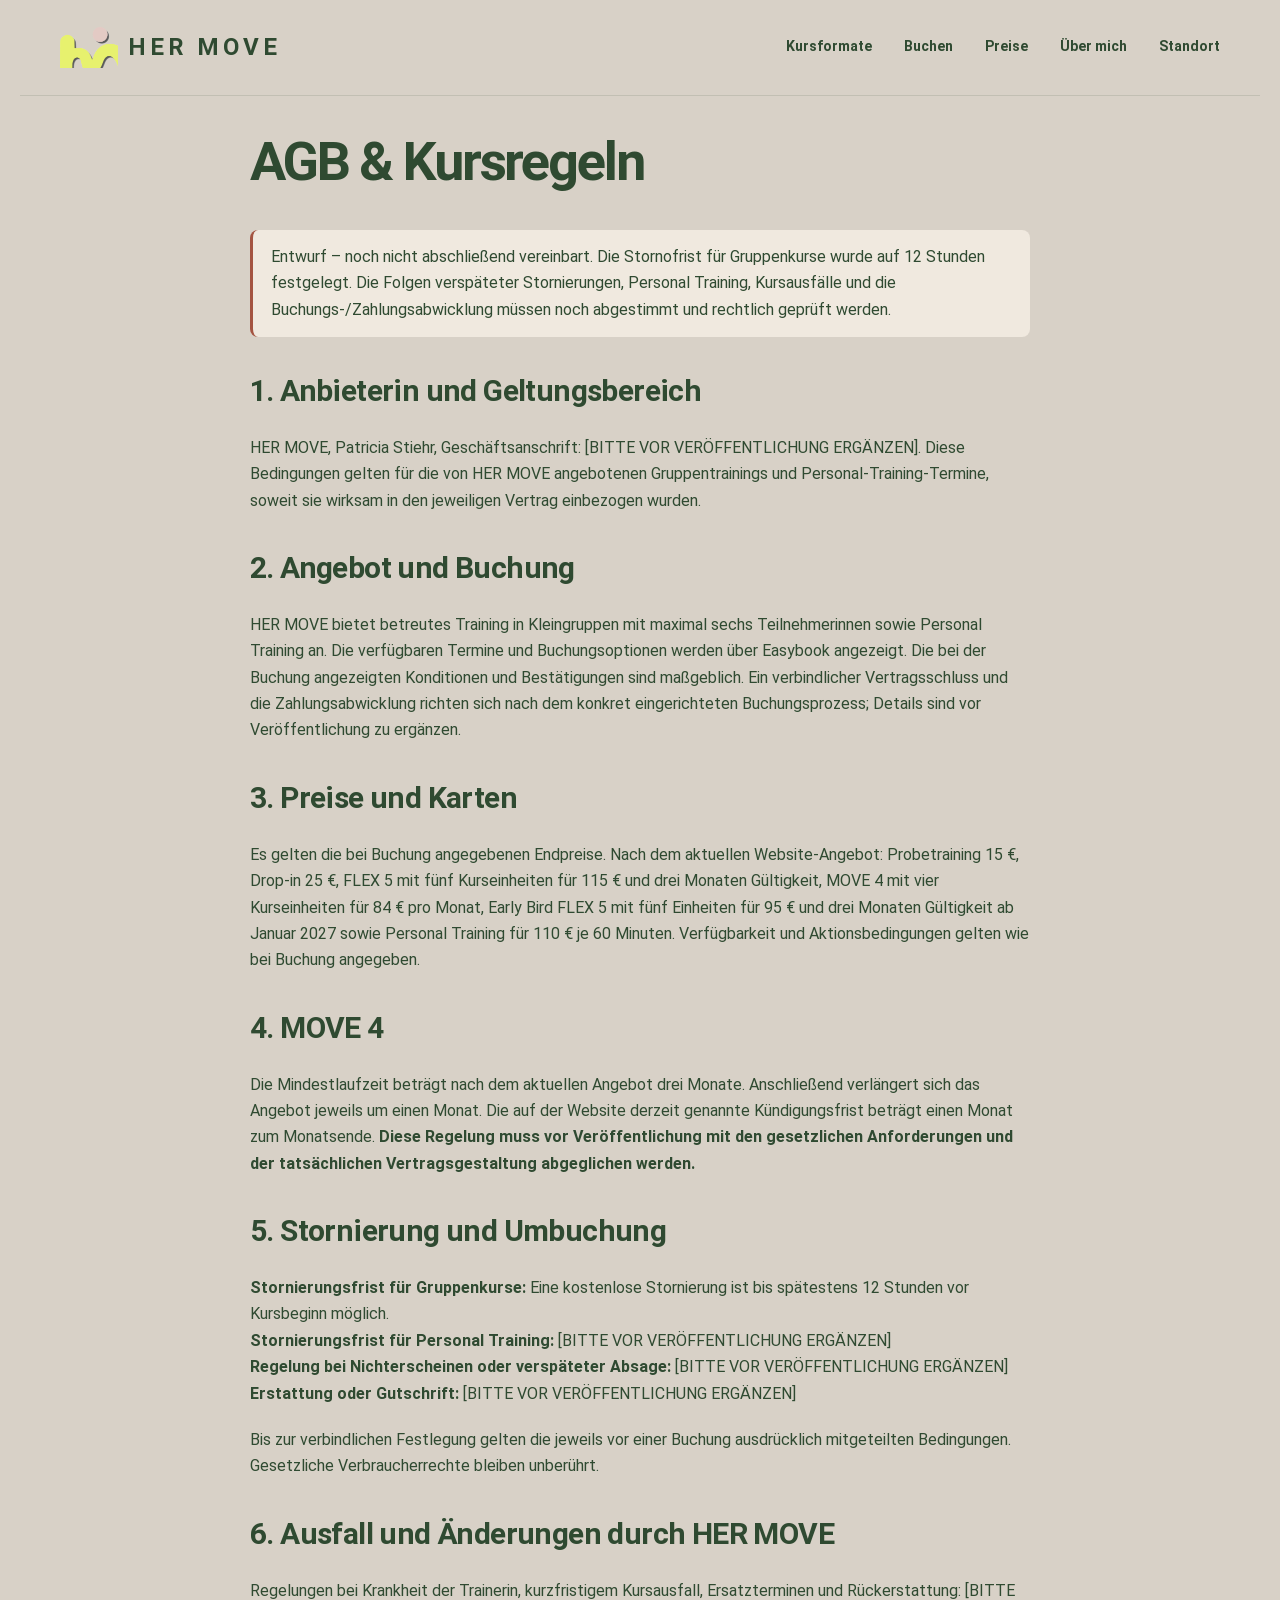
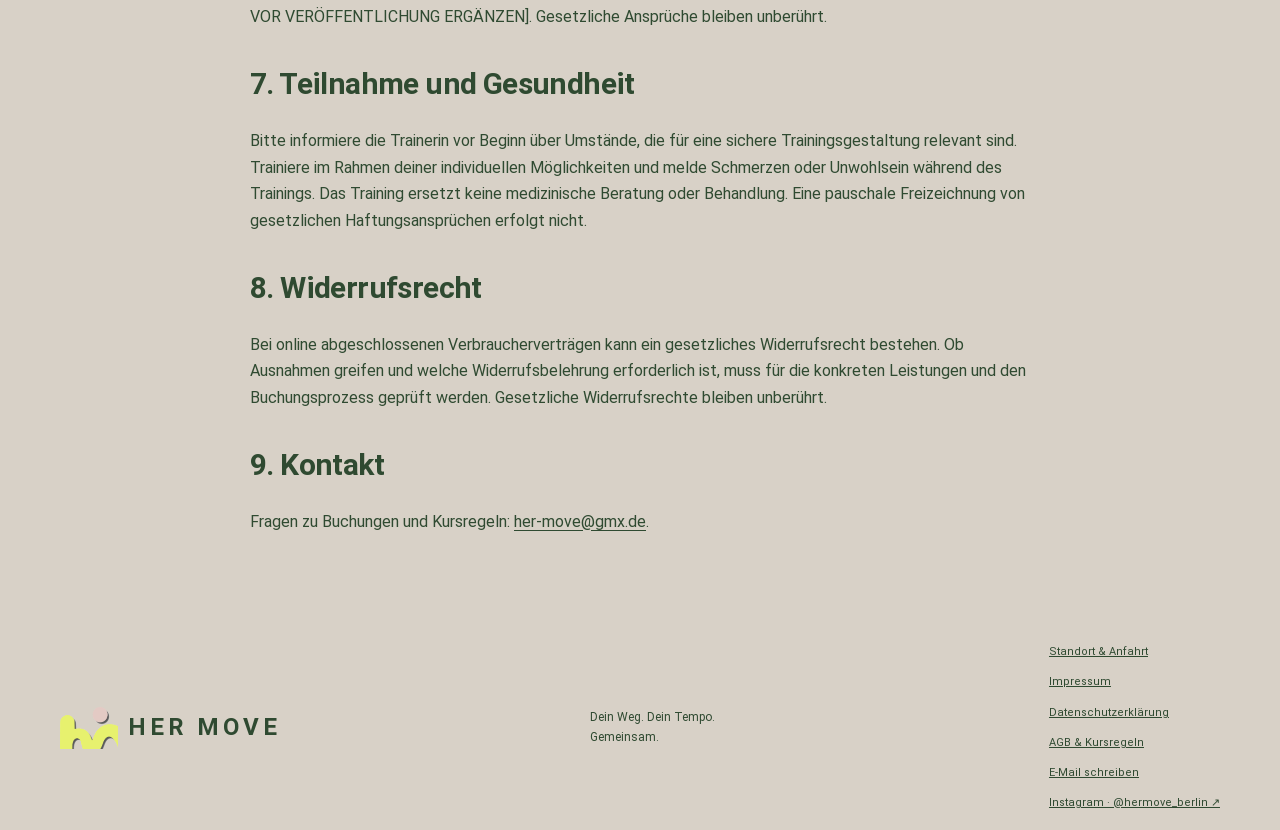
==== public/agb.html @ 2201ef4e "Update stylesheet link in agb.html" ====
<!doctype html><html lang="de"><head><meta charset="utf-8"><meta name="viewport" content="width=device-width,initial-scale=1"><meta name="theme-color" content="#2f4a31"><title>AGB & Kursregeln | HER MOVE</title><link rel="stylesheet" href="styles.css?v=20261121-raumfoto-final"></head><body><a class="skip-link" href="#inhalt">Zum Inhalt</a><header class="site-header section-shell">
<a aria-label="HER MOVE Startseite" class="brand brand-original" href="index.html#start"><span class="brand-icon"><img alt="" src="assets/logo.png"/></span><span class="brand-wordmark">HER MOVE</span></a>
<button aria-controls="main-nav" aria-expanded="false" class="menu-toggle" type="button">Menü <span aria-hidden="true">☰</span></button>
<nav aria-label="Hauptnavigation" class="main-nav" id="main-nav">
<a href="index.html#kurse">Kursformate</a><a href="index.html#buchung">Buchen</a><a href="index.html#preise">Preise</a><a href="index.html#ueber-mich">Über mich</a><a href="index.html#kontakt">Standort</a>
</nav>
</header><main id="inhalt" class="legal-content section-shell"><h1>AGB & Kursregeln</h1><p class="legal-note">Entwurf – noch nicht abschließend vereinbart. Die Stornofrist für Gruppenkurse wurde auf 12 Stunden festgelegt. Die Folgen verspäteter Stornierungen, Personal Training, Kursausfälle und die Buchungs-/Zahlungsabwicklung müssen noch abgestimmt und rechtlich geprüft werden.</p><h2>1. Anbieterin und Geltungsbereich</h2><p>HER MOVE, Patricia Stiehr, Geschäftsanschrift: [BITTE VOR VERÖFFENTLICHUNG ERGÄNZEN]. Diese Bedingungen gelten für die von HER MOVE angebotenen Gruppentrainings und Personal-Training-Termine, soweit sie wirksam in den jeweiligen Vertrag einbezogen wurden.</p><h2>2. Angebot und Buchung</h2><p>HER MOVE bietet betreutes Training in Kleingruppen mit maximal sechs Teilnehmerinnen sowie Personal Training an. Die verfügbaren Termine und Buchungsoptionen werden über Easybook angezeigt. Die bei der Buchung angezeigten Konditionen und Bestätigungen sind maßgeblich. Ein verbindlicher Vertragsschluss und die Zahlungsabwicklung richten sich nach dem konkret eingerichteten Buchungsprozess; Details sind vor Veröffentlichung zu ergänzen.</p><h2>3. Preise und Karten</h2><p>Es gelten die bei Buchung angegebenen Endpreise. Nach dem aktuellen Website-Angebot: Probetraining 15 €, Drop-in 25 €, FLEX 5 mit fünf Kurseinheiten für 115 € und drei Monaten Gültigkeit, MOVE 4 mit vier Kurseinheiten für 84 € pro Monat, Early Bird FLEX 5 mit fünf Einheiten für 95 € und drei Monaten Gültigkeit ab Januar 2027 sowie Personal Training für 110 € je 60 Minuten. Verfügbarkeit und Aktionsbedingungen gelten wie bei Buchung angegeben.</p><h2>4. MOVE 4</h2><p>Die Mindestlaufzeit beträgt nach dem aktuellen Angebot drei Monate. Anschließend verlängert sich das Angebot jeweils um einen Monat. Die auf der Website derzeit genannte Kündigungsfrist beträgt einen Monat zum Monatsende. <strong>Diese Regelung muss vor Veröffentlichung mit den gesetzlichen Anforderungen und der tatsächlichen Vertragsgestaltung abgeglichen werden.</strong></p><h2>5. Stornierung und Umbuchung</h2><p><strong>Stornierungsfrist für Gruppenkurse:</strong> Eine kostenlose Stornierung ist bis spätestens 12 Stunden vor Kursbeginn möglich.<br><strong>Stornierungsfrist für Personal Training:</strong> [BITTE VOR VERÖFFENTLICHUNG ERGÄNZEN]<br><strong>Regelung bei Nichterscheinen oder verspäteter Absage:</strong> [BITTE VOR VERÖFFENTLICHUNG ERGÄNZEN]<br><strong>Erstattung oder Gutschrift:</strong> [BITTE VOR VERÖFFENTLICHUNG ERGÄNZEN]</p><p>Bis zur verbindlichen Festlegung gelten die jeweils vor einer Buchung ausdrücklich mitgeteilten Bedingungen. Gesetzliche Verbraucherrechte bleiben unberührt.</p><h2>6. Ausfall und Änderungen durch HER MOVE</h2><p>Regelungen bei Krankheit der Trainerin, kurzfristigem Kursausfall, Ersatzterminen und Rückerstattung: [BITTE VOR VERÖFFENTLICHUNG ERGÄNZEN]. Gesetzliche Ansprüche bleiben unberührt.</p><h2>7. Teilnahme und Gesundheit</h2><p>Bitte informiere die Trainerin vor Beginn über Umstände, die für eine sichere Trainingsgestaltung relevant sind. Trainiere im Rahmen deiner individuellen Möglichkeiten und melde Schmerzen oder Unwohlsein während des Trainings. Das Training ersetzt keine medizinische Beratung oder Behandlung. Eine pauschale Freizeichnung von gesetzlichen Haftungsansprüchen erfolgt nicht.</p><h2>8. Widerrufsrecht</h2><p>Bei online abgeschlossenen Verbraucherverträgen kann ein gesetzliches Widerrufsrecht bestehen. Ob Ausnahmen greifen und welche Widerrufsbelehrung erforderlich ist, muss für die konkreten Leistungen und den Buchungsprozess geprüft werden. Gesetzliche Widerrufsrechte bleiben unberührt.</p><h2>9. Kontakt</h2><p>Fragen zu Buchungen und Kursregeln: <a href="mailto:her-move@gmx.de">her-move@gmx.de</a>.</p></main><footer class="site-footer">
<div class="section-shell footer-inner">
<a class="brand brand-original" href="index.html#start"><span class="brand-icon"><img alt="" src="assets/logo.png"/></span><span class="brand-wordmark">HER MOVE</span></a>
<p>Dein Weg. Dein Tempo. Gemeinsam.</p>
<nav aria-label="Rechtliches und Kontakt" class="footer-links">
<a href="index.html#kontakt">Standort &amp; Anfahrt</a>
<a href="impressum.html">Impressum</a>
<a href="datenschutz.html">Datenschutzerklärung</a><a href="agb.html">AGB &amp; Kursregeln</a><a href="mailto:her-move@gmx.de">E-Mail schreiben</a><a href="https://www.instagram.com/hermove_berlin/" rel="noopener noreferrer" target="_blank">Instagram · @hermove_berlin ↗</a>

</nav>
</div>
</footer><script src="script.js"></script></body></html>
---- public/styles.css ----
@font-face {
  font-family:Roboto;
  src:url("assets/fonts/roboto-regular.ttf") format("truetype");
  font-weight:400;
  font-display:swap;
}
@font-face {
  font-family:Roboto;
  src:url("assets/fonts/roboto-bold.ttf") format("truetype");
  font-weight:700;
  font-display:swap;
}
@font-face {
  font-family:"Roboto Condensed";
  src:url("assets/fonts/roboto-condensed-bold.ttf") format("truetype");
  font-weight:700;
  font-display:swap;
}
:root {
  --section-space:48px;
  --ink:#2f4a31;
  --lime:#e7f36a;
  --pink:#f5c4c5;
  --sage:#6f8160;
  --beige:#d8d1c7;
  --orange:#a45441;
  --paper:#eee8df;
  --canvas:#d8d1c7;
  --rose:#a45441;
  --soft-pink:#f2dddd;
  --soft-sage:#d3d9cd;
  --line:rgba(47,74,49,.22);
  --brown:#2f4a31;
}
* {
  box-sizing:border-box;
}
html {
  scroll-behavior:smooth;
  scroll-padding-top:30px;
}
body {
  margin:0;
  background:var(--canvas);
  color:var(--ink);
  font-family:Roboto,Arial,sans-serif;
  font-size:16px;
  line-height:1.65;
}
a {
  color:inherit;
  text-decoration:none;
}
button {
  font:inherit;
  cursor:pointer;
}
img {
  max-width:100%;
  display:block;
}
h1,h2,h3,p {
  margin-top:0;
}
h1,h2,h3 {
  font-family:Roboto,Arial,sans-serif;
  font-weight:700;
  line-height:1.16;
}
h2 {
  font-size:clamp(32px,3.5vw,46px);
  letter-spacing:-.045em;
}
h3 {
  font-size:26px;
}
p {
  margin-bottom:20px;
}
.section-shell {
  width:min(1240px,100%);
  padding-inline:40px;
  margin-inline:auto;
}
section[id],aside[id] {
  scroll-margin-top:24px;
}
.eyebrow {
  font-size:11px;
  line-height:1.5;
  font-weight:700;
  letter-spacing:.14em;
  text-transform:uppercase;
  margin-bottom:22px;
}
.site-header {
  display:flex;
  justify-content:space-between;
  align-items:center;
  min-height:106px;
  gap:25px;
}




.main-nav {
  display:flex;
  align-items:center;
  gap:32px;
  font-size:14px;
  font-weight:700;
}
.main-nav a {
  padding-block:10px;
  border-bottom:2px solid transparent;
}
.main-nav a:hover {
  border-color:var(--ink);
}
.menu-toggle {
  display:none;
}
.hero {
  display:grid;
  grid-template-columns:1.1fr 1fr;
  align-items:center;
  gap:55px;
  padding-top:38px;
  padding-bottom:32px;
}
.hero h1 {
  font-size:clamp(54px,5.7vw,76px);
  line-height:1.06;
  letter-spacing:-.065em;
  margin-bottom:24px;
}
.hero h1 span {
  color:var(--rose);
}
.hero-lead {
  max-width:490px;
  font-size:16px;
  line-height:1.65;
}
.hero-actions {
  display:flex;
  align-items:center;
  gap:22px;
  flex-wrap:wrap;
}
.button {
  display:inline-flex;
  align-items:center;
  justify-content:center;
  gap:12px;
  border:1px solid transparent;
  border-radius:99px;
  padding:13px 23px;
  font-size:13px;
  font-weight:700;
  line-height:1.5;
  transition:background .2s,transform .2s;
}
.button:hover {
  transform:translateY(-2px);
}
.button-dark {
  color:var(--paper);
  background:var(--ink);
}
.button-dark:hover {
  background:#203924;
}
.button-outline {
  border-color:var(--ink);
  color:var(--ink);
  background:transparent;
}
.button-outline:hover {
  background:rgba(48,75,50,.07);
}
.text-link {
  font-size:13px;
  font-weight:700;
  text-decoration:underline;
  text-underline-offset:5px;
}
.hero-note {
  font-size:12px;
  margin:22px 0 0;
  display:flex;
  align-items:center;
  gap:12px;
}
.hero-note span {
  font-size:22px;
  color:var(--rose);
}
.hero-visual {
  position:relative;
  padding-block:55px 35px;
  min-width:0;
}
.studio-photo {
  position:relative;
  aspect-ratio:1.5;
  overflow:hidden;
  border-radius:24px;
  background:var(--beige);
  transform:none;
  box-shadow:0 20px 50px rgba(76,65,56,.08);
}
.studio-photo img {
  position:absolute;
  width:100%;
  height:325%;
  top:-81.6667%;
  max-width:none;
}
.hero-sticker {
  background:var(--pink);
  border:7px solid var(--canvas);
  color:var(--ink);
  width:154px;
  height:154px;
  border-radius:50%;
  display:grid;
  place-content:center;
  text-align:center;
  position:absolute;
  right:-8px;
  bottom:13px;
  font-family:Roboto,sans-serif;
  font-size:19px;
  font-weight:700;
  line-height:1.15;
  transform:rotate(6deg);
}
.leaves { display:none; }
.photo-caption {
  position:relative;
  color:var(--brown);
  font-size:10px;
  letter-spacing:.03em;
  margin:25px 110px 0 12px;
}
.courses-section,.prices-section,.schedule-section,.about-section,.contact-section {
  padding-block:var(--section-space);
}
.courses-section {
  background:var(--paper);
}
.prices-section {
  background:var(--paper);
}
.section-heading {
  display:flex;
  justify-content:space-between;
  align-items:end;
  gap:35px;
  margin-bottom:38px;
}
.section-heading h2 {
  margin:0;
}
.heading-copy {
  max-width:320px;
  font-size:14px;
  margin:0;
}
.course-grid {
  display:grid;
  grid-template-columns:1fr 1fr;
  gap:20px;
}
.course-card {
  padding:32px;
  display:flex;
  flex-direction:column;
  border-radius:28px;
  min-width:0;
  border:1px solid rgba(48,75,50,.06);
}
.lime {
  background:var(--lime);
}
.pink {
  background:var(--pink);
}
.beige {
  background:#e8ded1;
}
.sage {
  background:#b9c5af;
  color:var(--ink);
}
.card-number {
  font-size:11px;
  letter-spacing:.12em;
  font-weight:700;
  margin-bottom:35px;
}
.course-card h3 {
  font-size:29px;
  letter-spacing:-.035em;
  margin-bottom:12px;
}
.course-subtitle {
  font-weight:700;
}
.course-card p {
  font-size:14px;
}
.card-meta {
  display:flex;
  justify-content:space-between;
  gap:20px;
  border-top:1px solid currentColor;
  padding-top:17px;
  margin-top:auto;
  font-size:11px;
}
.card-meta a {
  font-weight:700;
  white-space:nowrap;
}
.schedule-section {
  background:var(--beige);
}
.section-lead {
  max-width:660px;
  margin-bottom:35px;
}
.schedule-grid {
  display:grid;
  grid-template-columns:1fr 1fr;
  gap:30px;
}
.schedule-day {
  background:var(--paper);
  border-radius:22px;
  padding:27px;
}
.schedule-day h3 {
  font-size:30px;
  padding-bottom:20px;
  border-bottom:1px solid var(--line);
  margin-bottom:0;
}
.class-row {
  display:grid;
  grid-template-columns:1fr auto;
  gap:10px;
  padding-block:23px;
  border-bottom:1px solid var(--line);
  align-items:center;
}
.class-row:last-child {
  border:0;
  padding-bottom:0;
}
.class-time {
  grid-column:1/-1;
  font-size:19px;
  font-weight:700;
}
.class-time span {
  display:block;
  font-size:11px;
  font-weight:400;
  margin-top:4px;
}
.class-row strong {
  font-family:"Roboto Condensed",sans-serif;
  font-size:23px;
  line-height:1.15;
}
.class-row .button {
  padding:10px 15px;
  font-size:12px;
}
.demo-label {
  font-size:9px;
  text-transform:uppercase;
  letter-spacing:.07em;
  border-left:1px solid currentColor;
  padding-left:8px;
  opacity:.8;
}
.demo-notice {
  font-size:12px;
  margin:23px 0 40px;
  max-width:760px;
}
.consultation {
  display:grid;
  grid-template-columns:1fr auto;
  gap:40px;
  padding:35px;
  border:1px solid var(--line);
  border-radius:22px;
  background:var(--canvas);
  align-items:center;
}
.consultation .eyebrow {
  margin-bottom:12px;
}
.consultation h3 {
  font-size:32px;
  margin-bottom:15px;
}
.consultation p:last-child {
  margin:0;
  max-width:600px;
  font-size:14px;
}
.consultation-actions {
  display:flex;
  flex-direction:column;
  gap:10px;
  min-width:165px;
}
.consultation-actions small {
  text-align:center;
  font-size:11px;
}
.price-grid {
  display:grid;
  grid-template-columns:repeat(3,1fr);
  gap:20px;
}
.price-card {
  background:var(--paper);
  border:1px solid var(--line);
  border-radius:22px;
  padding:30px;
  display:flex;
  flex-direction:column;
  position:relative;
}
.price-card h3 {
  font-size:24px;
  margin-bottom:25px;
}
.price {
  font-family:"Roboto Condensed",sans-serif;
  font-size:53px;
  line-height:1;
  margin-bottom:13px;
}
.price span {
  font-family:Roboto,sans-serif;
  font-size:14px;
}
.price-subtitle {
  font-size:13px;
  font-weight:700;
}
.price-card ul {
  font-size:13px;
  padding-left:18px;
  margin:0 0 30px;
}
.price-card li {
  padding-left:3px;
  margin-block:8px;
}
.price-card .button {
  margin-top:auto;
  align-self:start;
}
.membership {
  background:#cbd5c2;
}
.early-bird {
  background:#eef2c7;
  border-color:var(--sage);
}
.offer-badge {
  font-size:10px;
  font-weight:700;
  letter-spacing:.1em;
  margin-bottom:12px;
}
.old-price {
  margin:-5px 0 10px;
  font-size:18px;
}
.price-note {
  font-size:14px;
  text-align:center;
  margin:32px 0 0;
}
.price-note a {
  text-decoration:underline;
  text-underline-offset:4px;
}
.about-section {
  background:var(--soft-sage);
}
.about-grid {
  display:grid;
  grid-template-columns:.9fr 1.1fr;
  gap:60px;
  align-items:center;
}
.about-portrait {
  margin:0;
}
.about-portrait img {
  width:100%;
  height:auto;
  border-radius:42% 42% 22px 22px;
}
.about-portrait figcaption {
  color:var(--brown);
  font-size:11px;
  margin-top:15px;
}
.about-lead {
  font-size:21px;
  font-weight:700;
}
.about-copy>p:not(.eyebrow):not(.about-lead),.story-columns p {
  font-size:14px;
}
.story-columns {
  display:grid;
  grid-template-columns:1fr 1fr;
  gap:60px;
  margin-top:45px;
}
.credentials {
  font-weight:700;
  border-left:4px solid var(--orange);
  padding-left:20px;
  margin-top:28px;
}
.vision {
  background:var(--ink);
  color:var(--paper);
  border-radius:45px 20px 45px 20px;
  padding:45px;
  margin-top:30px;
  max-width:930px;
  margin-inline:auto;
}
.vision .eyebrow {
  color:var(--lime);
}
.vision h3 {
  font-size:36px;
}
.vision p:not(.eyebrow) {
  max-width:740px;
  font-size:15px;
}
.vision .button {
  background:var(--lime);
  color:var(--ink);
  margin-top:10px;
}
.contact-section {
  background:var(--paper);
}
.contact-grid {
  display:grid;
  grid-template-columns:1fr 1fr;
  gap:60px;
}
.contact-grid h2 {
  margin-bottom:28px;
}
.contact-grid h2 em {
  font-style:normal;
}
.contact-details strong {
  font-size:11px;
  text-transform:uppercase;
  letter-spacing:.12em;
}
.contact-details address {
  font-size:18px;
  font-style:normal;
  margin-block:12px;
}
.contact-details p {
  font-size:13px;
}
.directions {
  margin-top:40px;
}
.map-panel {
  background:#eee9e1;
  border:1px solid var(--line);
  border-radius:22px;
  overflow:hidden;
  min-height:290px;
}
.map-placeholder {
  padding:30px;
  display:flex;
  flex-direction:column;
  align-items:center;
  text-align:center;
  justify-content:center;
  min-height:290px;
}
.map-placeholder p {
  margin-bottom:12px;
}
.map-pin {
  font-size:30px;
}
.map-privacy {
  font-size:12px;
  max-width:600px;
}
.map-panel iframe {
  display:block;
  width:100%;
  height:350px;
  border:0;
}
.map-actions {
  display:flex;
  justify-content:space-between;
  flex-wrap:wrap;
  gap:15px;
  margin-top:13px;
  font-size:12px;
}
.map-actions a {
  margin-left:auto;
  text-decoration:underline;
  text-underline-offset:3px;
}
.map-close {
  border:0;
  background:transparent;
  color:var(--ink);
  padding:0;
  text-decoration:underline;
}
.map-credit {
  font-size:10px;
  margin-top:10px;
  margin-bottom:0;
}
.map-credit a {
  text-decoration:underline;
}
.site-footer {
  background:var(--canvas);
  color:var(--ink);
  padding-block:18px;
}
.footer-inner {
  display:flex;
  justify-content:space-between;
  gap:30px;
  align-items:center;
}
.footer-inner>p {
  font-size:12px;
  margin:0;
  max-width:150px;
}
.footer-links {
  display:flex;
  flex-direction:column;
  gap:12px;
  font-size:11px;
}
.footer-links>a {
  text-decoration:underline;
}
.footer-links span {
  color:var(--brown);
}
.legal-content {
  max-width:860px;
  padding-block:35px 70px;
  overflow-wrap:anywhere;
}
.legal-content h1 {
  font-size:clamp(30px,5vw,54px);
  letter-spacing:-.04em;
}
.legal-content h2 {
  font-size:clamp(23px,3vw,30px);
  letter-spacing:-.02em;
  line-height:1.3;
}
.legal-content section {
  margin-top:36px;
}
.legal-content address {
  font-style:normal;
  margin-bottom:20px;
}
.legal-content a,.legal-home-link,.map-privacy a {
  text-decoration:underline;
  text-underline-offset:3px;
}
.legal-home-link {
  font-size:14px;
}
.legal-page .site-header {
  flex-wrap:wrap;
  padding-block:18px;
}
.legal-template-notice {
  padding:24px;
  background:var(--beige);
  border:1px solid var(--brown);
  border-radius:16px;
}
.legal-template-notice h2 {
  font-size:23px;
}
.legal-template-notice p:last-child {
  margin-bottom:0;
}
.legal-placeholder {
  font-weight:700;
}
.legal-editor-note {
  padding-left:16px;
  border-left:3px solid var(--brown);
}
.legal-toc {
  display:flex;
  flex-wrap:wrap;
  gap:10px 22px;
  margin-top:28px;
}
dialog {
  border:0;
  border-radius:24px;
  padding:38px;
  max-width:480px;
  width:calc(100% - 36px);
  color:var(--ink);
  background:var(--paper);
  box-shadow:0 20px 80px #0004;
}
dialog::backdrop {
  background:#172719b3;
}
dialog h2 {
  font-size:34px;
}
dialog p {
  font-size:14px;
}
.dialog-close {
  position:absolute;
  right:16px;
  top:12px;
  border:0;
  background:none;
  color:inherit;
  font-size:22px;
  padding:5px;
}
.skip-link {
  position:absolute;
  left:20px;
  top:-100px;
  background:var(--lime);
  padding:15px;
  z-index:20;
}
.skip-link:focus {
  top:12px;
}
.sr-only {
  position:absolute;
  width:1px;
  height:1px;
  padding:0;
  margin:-1px;
  overflow:hidden;
  clip:rect(0,0,0,0);
  white-space:nowrap;
  border:0;
}
:focus-visible {
  outline:3px solid var(--orange);
  outline-offset:5px;
}
[hidden] {
  display:none!important;
}
/* A welcoming first impression with the three core promises in view. */
.hero-location {
  color:var(--rose);
  letter-spacing:.08em;
  font-size:12px;
  margin-bottom:20px;
}
.hero-facts {
  list-style:none;
  padding:0;
  margin:25px 0 28px;
  display:flex;
  flex-wrap:wrap;
  gap:8px;
}
.hero-facts li {
  background:var(--soft-sage);
  border-radius:99px;
  padding:7px 12px;
  font-size:12px;
  font-weight:700;
  line-height:1.5;
}
.hero-visual::before { content:none; }
.hero-sticker span { font-size:1.2em; }
.main-nav a[href="#buchung"] {
  background:var(--ink);
  color:var(--paper);
  border-radius:99px;
  padding:10px 20px;
}
.course-card,.price-card {
  transition:box-shadow .2s,transform .2s;
}
@media(hover:hover) {
  .course-card:hover,.price-card:hover {
    transform:translateY(-3px);
    box-shadow:0 14px 30px rgba(48,75,50,.07);
  }
}
@media(max-width:1000px) {
  .section-shell {
    padding-inline:28px;
  }
  .hero {
    gap:30px;
    padding-top:40px;
  }
  .hero h1 {
    font-size:56px;
  }
  .main-nav {
    gap:20px;
  }
  
  .price-grid {
    grid-template-columns:1fr 1fr;
  }
  .about-grid,.story-columns {
    gap:35px;
  }
  .hero-sticker {
    width:125px;
    height:125px;
    font-size:17px;
  }
  .class-row {
    grid-template-columns:1fr;
  }
  .class-time {
    grid-column:auto;
  }
  .class-row .button {
    justify-self:start;
  }
  .consultation {
    gap:25px;
  }
}
@media(max-width:700px) {
  .section-shell {
    padding-inline:22px;
  }
  .site-header {
    min-height:85px;
    position:relative;
  }
  
  
  .menu-toggle {
    display:block;
    border:1px solid var(--line);
    border-radius:30px;
    background:transparent;
    padding:8px 13px;
    color:var(--ink);
    font-size:13px;
  }
  .main-nav {
    display:none;
    position:absolute;
    top:85px;
    left:0;
    right:0;
    background:var(--paper);
    z-index:5;
    padding:15px 22px 25px;
    box-shadow:0 15px 20px #0001;
    flex-direction:column;
    align-items:stretch;
    gap:5px;
  }
  .main-nav.open {
    display:flex;
  }
  .hero {
    grid-template-columns:1fr;
    gap:30px;
    padding-top:32px;
    padding-bottom:16px;
  }
  .hero h1 {
    font-size:clamp(42px,11.5vw,60px);
  }
  .hero-lead {
    font-size:16px;
  }
  .hero-actions {
    gap:18px;
  }
  .hero-note {
    margin-top:24px;
  }
  .hero-visual {
    padding-top:35px;
    max-width:480px;
    width:100%;
    margin-inline:auto;
  }
  .leaves { display:none; }
  .hero-sticker {
    right:0;
    bottom:5px;
    width:120px;
    height:120px;
    font-size:16px;
  }
  .photo-caption {
  position:relative;
  color:var(--brown);
    margin-left:0;
    margin-right:120px;
  }
  :root {
    --section-space:32px;
  }
  .section-heading {
    align-items:start;
    flex-direction:column;
    gap:20px;
    margin-bottom:28px;
  }
  .section-heading h2 {
    font-size:34px;
  }
  .heading-copy {
    max-width:100%;
  }
  .course-grid,.price-grid,.schedule-grid,.about-grid,.story-columns,.contact-grid {
    grid-template-columns:1fr;
    gap:20px;
  }
  .course-card {
    padding:27px;
  }
  .course-card h3 {
    font-size:27px;
  }
  .card-number {
    margin-bottom:25px;
  }
  .card-meta {
    gap:12px;
  }
  .schedule-day {
    padding:25px;
  }
  .class-row {
    grid-template-columns:1fr auto;
  }
  .class-time {
    grid-column:1/-1;
  }
  .class-row strong {
    font-size:22px;
  }
  .class-row .button {
    padding-inline:13px;
  }
  .consultation {
    grid-template-columns:1fr;
    gap:25px;
    padding:27px;
  }
  .consultation-actions {
    flex-direction:row;
    flex-wrap:wrap;
  }
  .consultation-actions small {
    width:100%;
    text-align:left;
  }
  .consultation h3 {
    font-size:30px;
  }
  .price-card {
    padding:28px;
  }
  .price-note {
    text-align:left;
  }
  .about-grid {
    gap:35px;
  }
  .about-portrait {
    max-width:430px;
  }
  .about-copy h2 {
    font-size:40px;
  }
  .story-columns {
    margin-top:0;
    gap:0;
  }
  .vision {
    padding:28px;
    margin-top:20px;
  }
  .vision h3 {
    font-size:30px;
  }
  .vision .button {
    font-size:12px;
  }
  .contact-grid {
    gap:25px;
  }
  .contact-grid h2 {
    font-size:34px;
  }
  .map-placeholder {
    padding:25px;
  }
  .footer-inner {
    align-items:start;
    flex-direction:column;
    gap:25px;
  }
  .footer-inner>p {
    max-width:none;
  }
  .map-actions a {
    margin-left:0;
  }
  .map-credit {
    font-size:11px;
  }
}
@media(prefers-reduced-motion:reduce) {
  html {
    scroll-behavior:auto;
  }
  *,*::before,*::after {
    transition:none!important;
  }
}
@media (max-width: 380px) {
  .site-header { gap: 12px; }
  
  
  .menu-toggle { white-space: nowrap; flex-shrink: 0; }
  .hero h1 { font-size: 40px; }
}

@media(max-width:700px) {
  .hero { padding-top:24px; gap:24px; }
  .hero-location { font-size:11px; margin-bottom:18px; }
  .hero-facts { gap:8px; margin-block:23px; }
  .hero-note { font-size:11px; gap:9px; }
  .hero-visual::before { content:none; }
  .hero-sticker { font-size:15px; }
  .hero-actions { align-items:flex-start; flex-direction:column; gap:17px; }
  .section-heading h2 { font-size:34px; }
  .main-nav a[href="#buchung"] { align-self:flex-start; }
}
/* HER MOVE – CI refresh, November 2026 */
.hero-visual { position:relative; }
.hero-visual::before, .hero-visual::after, .studio-photo::before, .studio-photo::after { content:none; }
.studio-photo { border-radius:24px; transform:none; }
.hero-sticker {
  position:absolute; right:-10px; bottom:45px; z-index:2;
  width:148px; height:148px; border-radius:50%;
  display:grid; place-content:center; text-align:center;
  padding:18px; background:var(--lime); color:var(--ink);
  font-size:15px; font-weight:700; line-height:1.25;
  transform:rotate(7deg); box-shadow:0 10px 24px rgba(47,74,49,.13);
}
.booking-help { text-align:center; max-width:680px; margin:26px auto 42px; font-weight:500; }
.courses-section { background:#e9e1d6; }
.prices-section { background:#e9e1d6; }
.schedule-section { background:var(--beige); }
.about-section { background:#d3d9cd; }
.contact-section { background:#e9e1d6; }
.course-card.beige { background:#e1c4b5; }
.course-card.sage { background:#b9c5af; }
.hero h1 span, .hero-location, .hero-note span { color:var(--orange); }
.hero-facts li:nth-child(2) { background:var(--pink); }
.hero-facts li:nth-child(3) { background:var(--lime); }
.card-meta a:hover, .text-link:hover { color:var(--orange); }
.price-card.early-bird { border:2px solid var(--orange); }
.price-card.early-bird .offer-badge { color:var(--orange); }
.vision { background:var(--ink); }
.vision .eyebrow { color:var(--lime); }
.credentials { border-left-color:var(--orange); }
:focus-visible { outline-color:var(--orange); }
@media(max-width:700px) {
  .hero-sticker { width:112px; height:112px; font-size:11px; right:0; bottom:36px; padding:12px; }
  .hero-visual::before { content:none; }
}

/* HER MOVE – Layout und Markenfarben, November 2026 */
:root { --ink:#2f4a31; --lime:#e7f36a; --pink:#f5c4c5; --sage:#6f8160; --beige:#d8d1c7; --orange:#a45441; --canvas:#d8d1c7; --paper:#eae3da; --rose:#a45441; --soft-sage:#d1d9c9; --soft-pink:#f5c4c5; }
body { background:var(--beige); color:var(--ink); }
.site-header { background:transparent; }
.hero-visual { padding:8px 0 24px; }
.hero-visual::before,.hero-visual::after,.studio-photo::before,.studio-photo::after { content:none !important; display:none !important; }
.studio-photo { border-radius:18px; transform:none; box-shadow:none; }
.hero-sticker,.leaves { display:none !important; }
.photo-caption { margin:14px 0 0; color:var(--ink); }
.hero h1 span,.hero-location { color:var(--orange); }
.hero-facts li { background:#c8d2be; }
.hero-facts li:nth-child(2) { background:var(--pink); }
.hero-facts li:nth-child(3) { background:var(--lime); }
.courses-section { background:var(--beige); }
.course-card.lime { background:var(--sage); color:#fffaf2; }
.course-card.pink { background:var(--pink); color:var(--ink); }
.course-card.beige { background:var(--orange); color:#fffaf2; }
.course-card.sage { background:#b9c7af; color:var(--ink); }
.schedule-section { background:#c3cdb9; }
.booking-layout { display:grid; grid-template-columns:minmax(0,1.85fr) minmax(260px,0.85fr); gap:28px; align-items:start; }
.booking-calendar-column { min-width:0; }
.easybook-calendar { min-width:0; border-radius:18px; overflow:hidden; background:#f5efe8; padding:12px; }
.booking-help { text-align:center; max-width:650px; margin:30px auto 0; font-weight:500; line-height:1.6; }
.consultation { display:flex; flex-direction:column; align-items:stretch; gap:20px; padding:28px; border:none; border-radius:22px; background:var(--orange); color:#fffaf2; }
.consultation .eyebrow { color:var(--lime); }
.consultation h3 { font-size:clamp(25px,2.4vw,32px); }
.consultation-actions { min-width:0; }
.consultation-actions .button { background:var(--lime); color:var(--ink); width:100%; text-align:center; }
.consultation-note { font-size:12px !important; line-height:1.5; opacity:.95; margin:0 !important; }
.prices-section { background:var(--beige); }
.price-card { background:#efe8df; }
.price-card.membership { background:#c7d2bd; }
.price-card.early-bird { background:#e7f36a; border-color:var(--orange); }
.about-section { background:#d0d9c9; }
.about-grid { align-items:start; grid-template-columns:minmax(260px,0.75fr) minmax(0,1.25fr); gap:48px; }
.about-portrait { position:sticky; top:24px; }
.about-copy p { font-size:15px; line-height:1.75; }
.about-copy .credentials { border-left-color:var(--orange); }
.vision-heading { font-size:clamp(27px,3vw,38px); margin:34px 0 18px; color:var(--orange); }
.contact-section { background:var(--beige); }
.contact-grid { align-items:center; }
.contact-details { border-left:4px solid var(--orange); padding-left:24px; }
@media(max-width:900px) { .booking-layout { grid-template-columns:1fr; } .consultation { max-width:none; } }
@media(max-width:700px) { .about-grid { grid-template-columns:1fr; gap:24px; } .about-portrait { position:static; max-width:430px; } .hero-visual { padding:0 0 20px; } .booking-layout { gap:24px; } .easybook-calendar { padding:4px; } .consultation { padding:25px; } .section-heading { gap:10px; } }

/* HER MOVE – finale Layoutkorrekturen */
:root { --ink:#2f4a31; --orange:#a45441; --sage:#6f8160; --lime:#e7f36a; --pink:#f5c4c5; --beige:#d8d1c7; }
html { scroll-padding-top:115px; }
section[id], aside[id] { scroll-margin-top:115px; }
.site-header {
  position:sticky;
  top:0;
  z-index:100;
  background:#d8d1c7;
  border-bottom:1px solid rgba(47,74,49,.13);
  min-height:90px;
}
.hero h1 span { color:#a45441 !important; }
.hero-visual { padding:0 0 20px; }
.hero-visual::before,.hero-visual::after,.studio-photo::before,.studio-photo::after { content:none !important; display:none !important; }
.studio-photo {
  border-radius:18px !important;
  transform:none !important;
  box-shadow:none !important;
  aspect-ratio:1.35;
  background:transparent;
}
.hero-sticker,.leaves { display:none !important; }
/* Kräftige Originalfarben der HER MOVE Palette */
.course-card.lime { background:#e7f36a; color:#2f4a31; }
.course-card.pink { background:#f5c4c5; color:#2f4a31; }
.course-card.beige { background:#a45441; color:#fffaf2; }
.course-card.sage { background:#6f8160; color:#fffaf2; }
.course-card { border-color:rgba(47,74,49,.12); }
/* Porträt direkt am Anfang der Biografie statt vertikal versetzt */
.about-grid { align-items:start; }
.about-portrait { position:static !important; align-self:start; margin:0; }
.about-portrait img { width:100%; height:auto; max-height:520px; object-fit:cover; object-position:center top; border-radius:18px; }
.about-portrait figcaption { display:none; }
/* Adresse direkt unter der Standort-Überschrift */
.contact-grid { display:block; }
.contact-grid h2 { margin-bottom:22px; }
.contact-details { border-left:4px solid #a45441; padding-left:20px; max-width:450px; }
.contact-details address { margin-top:0; }
@media(max-width:700px) {
  .site-header { min-height:85px; }
  .main-nav { top:85px; }
  .about-grid { grid-template-columns:1fr; }
  .about-portrait img { max-height:430px; }
  .studio-photo { aspect-ratio:1.3; }
}


/* HER MOVE: bildbreiter Einstieg mit Original-Studiofoto und dezentem Overlay */
.hero.hero-banner {
  width:100%;
  max-width:none;
  min-height:clamp(560px,65vw,740px);
  margin:0;
  padding:clamp(72px,10vw,140px) max(28px,calc((100vw - 1160px)/2));
  display:flex;
  align-items:center;
  position:relative;
  isolation:isolate;
  background-color:#2f4a31;
  background-image:linear-gradient(90deg,rgba(30,51,35,.82) 0%,rgba(30,51,35,.66) 45%,rgba(30,51,35,.28) 100%),url("assets/studio.jpg");
  background-position:center,center 50%;
  background-size:cover;
  background-repeat:no-repeat;
  color:#fffaf2;
}
.hero-banner .hero-copy { width:min(100%,730px); position:relative; z-index:1; }
.hero-banner .hero-location { color:#e7f36a; }
.hero-banner h1 { color:#fffaf2; text-wrap:balance; }
.hero-banner h1 span {
  color:#a45441 !important;
  background:rgba(255,250,242,.96);
  padding:0 .13em .07em;
  box-decoration-break:clone;
  -webkit-box-decoration-break:clone;
  border-radius:6px;
}
.hero-banner .hero-lead { color:#fffaf2; max-width:610px; }
.hero-banner .hero-facts li, .hero-banner .hero-facts li:nth-child(2), .hero-banner .hero-facts li:nth-child(3) {
  background:rgba(255,250,242,.94);
  color:#2f4a31;
}
.hero-banner .hero-actions .button-dark { background:#e7f36a; color:#2f4a31; }
.hero-banner .hero-actions .button-dark:hover { background:#f5c4c5; }
.hero-banner .hero-actions .text-link { color:#fffaf2; }
.hero-banner .hero-note { color:#fffaf2; }
.hero-banner .hero-note span { color:#e7f36a; }
@media(max-width:700px) {
  .hero.hero-banner {
    min-height:640px;
    padding:74px 22px 82px;
    background-image:linear-gradient(90deg,rgba(30,51,35,.84),rgba(30,51,35,.59)),url("assets/studio.jpg");
    background-position:center,58% center;
  }
  .hero-banner h1 { font-size:clamp(40px,10vw,58px); }
  .hero-banner .hero-lead { font-size:15px; }
}

/* HER MOVE – Farb- und Layoutanpassungen November 2026 */
:root { --orange:#a45441; --lime:#e7f36a; --pink:#f5c4c5; --sage:#6f8160; }
.course-card.sage { background:#e7f36a !important; color:#2f4a31 !important; }
.course-card.beige { background:#a45441 !important; color:#fffaf2 !important; }
.course-card.beige .card-meta { border-color:rgba(255,250,242,.7); }
.schedule-section .section-shell > .consultation {
  display:flex; flex-direction:row; justify-content:space-between; align-items:center;
  gap:28px; padding:22px 30px; margin-bottom:42px;
  background:#f5c4c5 !important; color:#2f4a31 !important;
  border:2px solid #e7f36a; border-radius:24px;
}
.schedule-section .consultation .eyebrow { color:#2f4a31; margin-bottom:5px; }
.schedule-section .consultation h3 { margin:0 0 6px; font-size:clamp(22px,2.4vw,30px); }
.schedule-section .consultation p { margin-bottom:0; }
.schedule-section .consultation-actions { min-width:210px; max-width:300px; }
.schedule-section .consultation-actions .button { background:#e7f36a; color:#2f4a31; }
.schedule-section .consultation-note { margin-top:8px !important; }
.weekly-heading { align-items:center; }
.weekly-heading .heading-copy { max-width:420px; text-align:right; }
.booking-layout { display:block !important; }
.booking-calendar-column { width:100%; }
.price-card, .price-card.membership { background:#6f8160 !important; color:#fffaf2 !important; border-color:#6f8160 !important; }
.price-card .button-outline { border-color:#fffaf2; color:#fffaf2; }
.price-card .button-outline:hover { background:rgba(255,255,255,.14); }
.price-card.early-bird { background:#a45441 !important; color:#fffaf2 !important; border-color:#a45441 !important; }
.price-card.early-bird .offer-badge { color:#e7f36a !important; }
.about-copy strong { font-weight:700; }
@media(max-width:700px) {
 .schedule-section .section-shell > .consultation { flex-direction:column; align-items:stretch; padding:22px; gap:15px; }
 .schedule-section .consultation-actions { max-width:none; min-width:0; }
 .weekly-heading { align-items:flex-start; }
 .weekly-heading .heading-copy { text-align:left; }
}


/* HER MOVE – Studiofoto sichtbar als echtes Bild, organische Form und Blatt-Akzent */
.hero.hero-banner {
  overflow:hidden;
  background:#2f4a31;
  background-image:none !important;
  isolation:isolate;
}
.hero-banner .hero-studio-background {
  position:absolute; inset:0; width:100%; height:100%;
  object-fit:cover; object-position:center 52%;
  z-index:-3; display:block; max-width:none;
}
.hero.hero-banner::before {
  content:""; position:absolute; inset:0;
  background:linear-gradient(90deg,rgba(32,51,34,.83) 0%,rgba(32,51,34,.68) 48%,rgba(32,51,34,.32) 100%);
  z-index:-2; pointer-events:none;
}
.hero-banner .hero-organic-shape {
  position:absolute; width:clamp(190px,24vw,410px); height:clamp(170px,24vw,370px);
  right:-7%; bottom:-27%;
  background:#a45441; opacity:.73;
  border-radius:49% 51% 64% 36% / 54% 36% 64% 46%;
  transform:rotate(-19deg); z-index:-1; pointer-events:none;
}
.hero-banner .hero-leaf-vibe {
  position:absolute; right:0; top:0; height:min(85%,610px); width:auto;
  max-width:38%; object-fit:cover; object-position:right center;
  opacity:.34; mix-blend-mode:multiply; z-index:-1; pointer-events:none;
  -webkit-mask-image:linear-gradient(to right,transparent,black 36%);
  mask-image:linear-gradient(to right,transparent,black 36%);
}
.hero-banner .hero-copy { z-index:2; }
@media(max-width:700px) {
  .hero.hero-banner { background-image:none !important; }
  .hero-banner .hero-studio-background { object-position:62% center; }
  .hero-banner .hero-organic-shape { width:210px; height:190px; right:-100px; bottom:-80px; }
  .hero-banner .hero-leaf-vibe { max-width:45%; height:48%; opacity:.2; }
}

/* HERO: Originale zweispaltige Anordnung, Studiofoto ausschließlich rechts
   in einer einzigen eleganten organischen Form. */
.hero.hero-side-by-side {
  position:relative;
  display:grid;
  grid-template-columns:minmax(0,1.15fr) minmax(0,1fr);
  align-items:center;
  gap:clamp(30px,5vw,85px);
  width:min(1320px,100%);
  margin-inline:auto;
  padding:clamp(55px,7vw,100px) 40px;
  min-height:610px;
  overflow:visible;
  isolation:auto;
  background:transparent !important;
  background-image:none !important;
}
.hero.hero-side-by-side::before,
.hero.hero-side-by-side::after { content:none !important; display:none !important; }
.hero-side-by-side .hero-copy { position:relative; z-index:1; min-width:0; }
.hero-side-by-side .hero-visual { padding:0 !important; position:relative; min-width:0; }
.hero-side-by-side .studio-photo {
  width:100%; aspect-ratio:1.12;
  position:relative; overflow:hidden;
  border-radius:44% 56% 43% 57% / 37% 43% 57% 63% !important;
  background:#6f8160;
  transform:none !important;
  box-shadow:none !important;
}
.hero-side-by-side .studio-photo img {
  position:absolute;
  width:100%; height:325%; top:-81.6667%; left:0;
  max-width:none; object-fit:fill;
}
.hero-side-by-side .hero-location { color:#a45441 !important; }
.hero-side-by-side h1 { color:#2f4a31 !important; }
.hero-side-by-side h1 span { color:#a45441 !important; background:none !important; padding:0 !important; }
.hero-side-by-side .hero-lead,.hero-side-by-side .hero-note,.hero-side-by-side .text-link { color:#2f4a31 !important; }
.hero-side-by-side .hero-actions .button-dark { background:#2f4a31; color:#fffaf2; }
.hero-side-by-side .hero-note span { color:#a45441; }
@media(max-width:800px) {
  .hero.hero-side-by-side { grid-template-columns:1fr; min-height:0; padding:42px 24px 50px; gap:30px; }
  .hero-side-by-side .hero-visual { max-width:560px; width:100%; margin-inline:auto; }
  .hero-side-by-side .studio-photo { aspect-ratio:1.3; }
}

/* HER MOVE: Alle Preiskarten wieder einheitlich beige */
.price-card,
.price-card.membership,
.price-card.early-bird {
  background: #d8d1c7 !important;
  color: #2f4a31 !important;
  border-color: rgba(47,74,49,.18) !important;
}
.price-card .button-outline {
  color: #2f4a31 !important;
  border-color: #2f4a31 !important;
}
.price-card .button-outline:hover {
  background: rgba(47,74,49,.10) !important;
}
.price-card.early-bird .offer-badge {
  color: #a45441 !important;
}


/* HER MOVE – Anpassung Kursfarben, Preise und Erstgespräch */
.course-card.lime { background:#6f8160 !important; color:#fffaf2 !important; }
.course-card.pink { background:#f5c4c5 !important; color:#2f4a31 !important; }
.course-card.beige { background:#a45441 !important; color:#fffaf2 !important; }
.course-card.sage { background:#e7f36a !important; color:#2f4a31 !important; }
.price-card,
.price-card.membership { background:#f0e9df !important; color:#2f4a31 !important; border-color:rgba(47,74,49,.18) !important; }
.price-card.early-bird { background:#a45441 !important; color:#fffaf2 !important; border-color:#a45441 !important; }
.price-card .button-outline { color:#2f4a31 !important; border-color:#2f4a31 !important; }
.price-card.early-bird .button-outline { color:#fffaf2 !important; border-color:#fffaf2 !important; }
.price-card.early-bird .offer-badge { color:#e7f36a !important; }
.prices-section .consultation {
  display:flex; flex-direction:row; justify-content:space-between; align-items:center;
  gap:28px; padding:20px 28px; margin:14px 0 30px;
  background:#f5c4c5; color:#2f4a31;
  border:none !important; border-radius:20px;
}
.prices-section .consultation .eyebrow { color:#2f4a31; margin-bottom:5px; }
.prices-section .consultation h3 { margin:0 0 6px; font-size:clamp(21px,2.2vw,29px); }
.prices-section .consultation p { margin-bottom:0; }
.prices-section .consultation-actions { min-width:210px; max-width:300px; }
.prices-section .consultation-actions .button { background:#e7f36a; color:#2f4a31; width:100%; }
.prices-section .consultation-note { margin-top:8px !important; font-size:12px !important; }
@media(max-width:700px) {
  .prices-section .consultation { flex-direction:column; align-items:stretch; padding:22px; gap:15px; }
  .prices-section .consultation-actions { min-width:0; max-width:none; }
}

/* Beginner Workout – HER MOVE Salbeigrün */
.course-card.lime { background-color: #6f8160 !important; color: #fffaf2 !important; }

/* HER MOVE – Wochenplan-Hinweis auf Desktop in einer Zeile */
@media (min-width: 1100px) {
  .weekly-heading .heading-copy {
    max-width: none;
    white-space: nowrap;
    text-align: right;
  }
}
@media (max-width: 1099px) {
  .weekly-heading .heading-copy {
    white-space: normal;
  }
}

/* HER MOVE – Erstgespräch als schmale Leiste über den Preiskarten */
.prices-section .consultation {
  display: flex !important;
  flex-direction: row !important;
  align-items: center !important;
  justify-content: space-between !important;
  gap: 18px !important;
  padding: 14px 24px !important;
  margin: 12px 0 24px !important;
  min-height: 0 !important;
  border: 0 !important;
  border-radius: 18px !important;
}
.prices-section .consultation .eyebrow { margin: 0 0 3px !important; font-size: 11px !important; }
.prices-section .consultation h3 { margin: 0 0 3px !important; font-size: clamp(19px,2vw,25px) !important; line-height: 1.15 !important; }
.prices-section .consultation > div:first-child > p:last-child { font-size: 14px !important; line-height: 1.4 !important; }
.prices-section .consultation-actions { flex: 0 0 auto !important; min-width: 0 !important; max-width: none !important; }
.prices-section .consultation-actions .button { width: auto !important; display: inline-flex !important; padding: 12px 20px !important; white-space: nowrap; }
.prices-section .consultation-note { display: none !important; }
@media (max-width: 700px) {
  .prices-section .consultation { flex-direction: column !important; align-items: stretch !important; padding: 16px 18px !important; gap: 12px !important; }
  .prices-section .consultation-actions .button { width: 100% !important; justify-content: center; }
}


/* HER MOVE – gezielte finale Anpassungen 15.11.2026 */
/* Kursfarben: nur FULL BODY ist limettengelb */
.course-card.lime { background: #6f8160 !important; color: #fffaf2 !important; }
.course-card.pink { background: #f5c4c5 !important; color: #2f4a31 !important; }
.course-card.beige { background: #a45441 !important; color: #fffaf2 !important; }
.course-card.sage { background: #e7f36a !important; color: #2f4a31 !important; }
.course-card.lime .card-meta, .course-card.beige .card-meta { border-color: rgba(255,250,242,.75) !important; }
.course-card.lime a, .course-card.beige a { color: #fffaf2 !important; }

/* Wochenplan: auf großen Bildschirmen eine durchgehende Zeile */
@media (min-width: 1000px) {
  .weekly-heading { display: flex !important; align-items: center !important; justify-content: space-between !important; gap: 20px !important; }
  .weekly-heading .heading-copy { width: auto !important; max-width: none !important; flex: 0 0 auto !important; white-space: nowrap !important; font-size: clamp(12px, 1.1vw, 16px) !important; line-height: 1.4 !important; text-align: right !important; margin: 0 !important; }
}
@media (max-width: 999px) {
  .weekly-heading .heading-copy { white-space: normal !important; }
}

/* Preise: helle beige Karten, Early Bird in Original-Terrakotta */
.prices-section .price-card:not(.early-bird) { background: #f0e9df !important; color: #2f4a31 !important; border-color: rgba(47,74,49,.15) !important; }
.prices-section .price-card.early-bird { background: #a45441 !important; color: #fffaf2 !important; border-color: #a45441 !important; }
.prices-section .price-card.early-bird .button-outline { color: #fffaf2 !important; border-color: #fffaf2 !important; }

/* Erstgespräch: ohne Terrakotta-Rahmen oder Terrakotta-Hintergrund */
.prices-section .consultation {
  background: #f5c4c5 !important;
  color: #2f4a31 !important;
  border: 0 !important;
  box-shadow: none !important;
  display: flex !important;
  flex-direction: row !important;
  align-items: center !important;
  justify-content: space-between !important;
  gap: 18px !important;
  padding: 14px 22px !important;
  min-height: 0 !important;
}
.prices-section .consultation .eyebrow { color: #2f4a31 !important; }
.prices-section .consultation > div:first-child { flex: 1 1 auto; min-width: 0; }
.prices-section .consultation > div:first-child > p:last-child { white-space: nowrap !important; font-size: clamp(11px, 1vw, 14px) !important; }
.prices-section .consultation-actions { flex: 0 0 auto !important; }
.prices-section .consultation-actions .button { background: #e7f36a !important; color: #2f4a31 !important; border: none !important; width: auto !important; }
@media (max-width: 1100px) {
  .prices-section .consultation > div:first-child > p:last-child { white-space: normal !important; }
}
@media (max-width: 700px) {
  .prices-section .consultation { flex-direction: column !important; align-items: stretch !important; }
  .prices-section .consultation-actions .button { width: 100% !important; }
}

/* Vision: originaler Wortlaut, dezent hervorgehoben */
.about-copy .vision-highlight {
  margin-top: 30px;
  padding: 24px 28px;
  border: 2px solid #a45441;
  border-radius: 24px;
  background: rgba(245,196,197,.20);
}
.about-copy .vision-highlight .vision-heading { margin-top: 0; color: #a45441; }
.about-copy .vision-highlight p:last-child { margin-bottom: 0; }
@media (max-width: 600px) { .about-copy .vision-highlight { padding: 20px; } }

/* HER MOVE – Mobile Bildkorrekturen 16.11.2026
   Bestehende Desktop-Gestaltung und Markenfarben bleiben erhalten. */
@media (max-width: 800px) {
  /* Logo nicht in der zu kleinen Ausschnitt-Box abschneiden. */
  
  
  
  /* Das vorhandene Studiofoto in der organischen Form vollständig nutzbar machen. */
  .hero-side-by-side .studio-photo {
    aspect-ratio: 1.3;
    overflow: hidden;
  }
  .hero-side-by-side .studio-photo img {
    position: absolute;
    inset: 0;
    display: block;
    width: 100%;
    height: 100%;
    max-width: 100%;
    object-fit: cover;
    object-position: center center;
  }
}


/* HER MOVE: vollständiges Logo auf Desktop und Mobilgeräten */


.site-header { overflow: visible; }
@media (max-width: 600px) {
  
  .site-header { gap: 8px; }
  
}


/* HER MOVE – finale Anpassungen 16.11.2026 */
:root { color-scheme: light; }
/* Kurse: exakte CI-Farben */
.course-card.lime { background: #6f8160 !important; color: #fffaf2 !important; }
.course-card.pink { background: #f5c4c5 !important; color: #2f4a31 !important; }
.course-card.beige { background: #a45441 !important; color: #fffaf2 !important; }
.course-card.sage { background: #e7f36a !important; color: #2f4a31 !important; }
.hero-copy h1 span { color: #a45441 !important; }
/* Preise */
.prices-section .price-card:not(.early-bird) { background:#f0e9df !important; color:#2f4a31 !important; }
.prices-section .price-card.early-bird { background:#a45441 !important; color:#fffaf2 !important; }
.price-book-link { text-decoration:none; display:inline-flex; justify-content:center; align-items:center; }
/* Erstgespräch: flach, ohne Terrakotta-Rahmen */
.prices-section .consultation { background:#f5c4c5 !important; border:0 !important; box-shadow:none !important; }
.prices-section .consultation-actions .button { background:#e7f36a !important; color:#2f4a31 !important; border:0 !important; }
/* Vision: ohne Kasten oder Rahmen, fließend im Text */
.about-copy .vision-inline { background:transparent !important; border:0 !important; box-shadow:none !important; border-radius:0 !important; padding:12px 0 0 !important; margin-top:22px !important; }
.about-copy .vision-inline::before { content:""; display:block; width:56px; height:3px; background:#a45441; border-radius:10px; margin-bottom:18px; }
.about-copy .vision-inline .vision-heading { color:#a45441; margin-top:0; }
/* HER MOVE Standort – zwei gleich grosse Hochformat-Flaechen.
   Das Original-Eingangsfoto wird NICHT beschnitten. */
.location-content > h2 { margin-bottom: 20px; }
#kontakt .location-address {
  display:block; font-style:normal; line-height:1.65;
  margin:0 0 22px; padding:0;
}
#kontakt .location-layout-portrait {
  display:grid;
  grid-template-columns:repeat(2,minmax(0,1fr));
  gap:clamp(18px,3vw,42px);
  align-items:start;
}
#kontakt .location-layout-portrait > .location-left,
#kontakt .location-layout-portrait > .location-map {
  min-width:0; width:100%; margin:0; padding:0;
}
#kontakt .location-layout-portrait .entrance-photo { margin:0; width:100%; }
#kontakt .location-layout-portrait .entrance-photo img {
  display:block; width:100%;
  aspect-ratio:1345 / 1536;
  height:auto; max-height:none;
  object-fit:contain;
  object-position:center;
  background:transparent;
  border-radius:14px;
}
#kontakt .location-layout-portrait .entrance-photo figcaption {
  margin-top:10px; font-size:14px; line-height:1.5;
}
#kontakt .location-layout-portrait .map-panel {
  width:100%; max-width:none;
  aspect-ratio:1345 / 1536;
  height:auto; min-height:0; max-height:none;
  border-radius:14px; overflow:hidden;
  display:flex; flex-direction:column;
}
#kontakt .location-layout-portrait .map-placeholder {
  flex:1; min-height:0; width:100%;
  padding:clamp(16px,2vw,30px);
  overflow-y:auto;
}
#kontakt .location-layout-portrait .map-panel iframe {
  display:block; width:100%; height:100%; min-height:0;
  flex:1; border:0;
}
#kontakt .location-layout-portrait .map-actions {
  display:flex; flex-wrap:wrap; gap:12px;
}
@media (max-width:768px) {
  #kontakt .location-layout-portrait {
    grid-template-columns:minmax(0,1fr);
    gap:24px;
  }
  #kontakt .location-layout-portrait .map-placeholder { padding:20px; }
  .weekly-heading .heading-copy { white-space:normal !important; }
  .prices-section .consultation > div:first-child > p:last-child { white-space:normal !important; }
}
/* HER MOVE – einheitlicher Header und Footer, 17.11.2026 */
.site-header {
  min-height: 136px !important;
  overflow: visible !important;
}



@media (max-width: 700px) {
  .site-header { min-height: 112px !important; gap: 8px !important; }
  
  
  
}


/* HER MOVE – Logo und Schriftzug: einheitliche Darstellung */
.site-header {
  min-height: 136px !important;
  overflow: visible;
}
.site-header .brand-logo-full,
.site-footer .brand-logo-full {
  display: inline-flex;
  align-items: center;
  justify-content: flex-start;
  gap: 14px;
  flex: 0 0 auto;
  min-width: 0;
  height: auto;
  margin: 0;
  padding: 0;
  overflow: visible;
  line-height: 1;
}
.site-header .brand-mark,
.site-footer .brand-mark {
  display: block;
  flex: 0 0 100px;
  width: 100px;
  height: 72px;
  overflow: visible;
}
.site-header .brand-mark img,
.site-footer .brand-mark img {
  display: block;
  position: static;
  width: 100%;
  height: 100%;
  max-width: none;
  max-height: none;
  object-fit: contain;
  transform: none;
  margin: 0;
  padding: 0;
}
.site-header .brand-wordmark,
.site-footer .brand-wordmark {
  display: block;
  flex: 0 0 auto;
  white-space: nowrap;
  font-size: 24px;
  font-weight: 700;
  letter-spacing: .16em;
  line-height: 1.2;
  margin: 0;
  padding: 0;
  transform: none;
}
@media (max-width: 700px) {
  .site-header { min-height: 112px !important; gap: 8px; }
  .site-header .brand-logo-full,
  .site-footer .brand-logo-full { gap: 9px; }
  .site-header .brand-mark,
  .site-footer .brand-mark { flex-basis: 80px; width: 80px; height: 58px; }
  .site-header .brand-wordmark { font-size: clamp(15px, 3.8vw, 21px); letter-spacing: .12em; }
  .main-nav { top: 112px; }
}
@media (max-width: 380px) {
  .site-header .brand-mark,
  .site-footer .brand-mark { flex-basis: 67px; width: 67px; height: 48px; }
  .site-header .brand-wordmark { font-size: 15px; letter-spacing: .08em; }
}


/* HER MOVE – kompakter Original-Header, ohne Bildbeschnitt. */
.site-header.section-shell { min-height: 106px !important; padding-block: 0 !important; overflow: visible !important; }
.site-header .brand-original, .site-footer .brand-original {
  display: inline-flex !important; align-items: center !important;
  gap: 10px !important; font-size: 24px !important;
  font-weight: 700 !important; letter-spacing: .16em !important;
  line-height: 1.2 !important; overflow: visible !important;
}
.site-header .brand-original .brand-icon, .site-footer .brand-original .brand-icon {
  display: flex !important; align-items: center !important; justify-content: center !important;
  position: relative !important; width: 55px !important; height: 48px !important;
  flex: 0 0 55px !important; overflow: visible !important;
}
.site-header .brand-original .brand-icon img, .site-footer .brand-original .brand-icon img {
  display: block !important; position: static !important;
  width: 55px !important; height: 48px !important;
  max-width: 100% !important; max-height: 100% !important;
  object-fit: contain !important; transform: none !important;
  margin: 0 !important;
}
.site-header .brand-original .brand-wordmark, .site-footer .brand-original .brand-wordmark {
  font-size: inherit !important; letter-spacing: inherit !important;
  white-space: nowrap !important; line-height: 1.2 !important;
}
@media (max-width: 700px) {
  .site-header.section-shell { min-height: 85px !important; }
  .site-header .brand-original { font-size: 21px !important; gap: 8px !important; }
  .site-header .brand-original .brand-icon { width: 48px !important; height: 42px !important; flex-basis: 48px !important; }
  .site-header .brand-original .brand-icon img { width: 48px !important; height: 42px !important; }
  .site-header .main-nav { top: 85px !important; }
}
@media (max-width: 380px) {
  .site-header .brand-original { font-size: 18px !important; gap: 7px !important; }
  .site-header .brand-original .brand-icon { width: 43px !important; height: 38px !important; flex-basis: 43px !important; }
  .site-header .brand-original .brand-icon img { width: 43px !important; height: 38px !important; }
}

/* HER MOVE – einheitliches Logo ohne Beschnitt auf allen Seiten */
.site-header .brand-original, .site-footer .brand-original {display:inline-flex!important;align-items:center!important;gap:10px!important;overflow:visible!important;flex-shrink:0!important;}
.site-header .brand-original .brand-icon, .site-footer .brand-original .brand-icon {position:static!important;display:flex!important;align-items:center!important;justify-content:center!important;width:58px!important;height:58px!important;flex:0 0 58px!important;overflow:visible!important;}
.site-header .brand-original .brand-icon img, .site-footer .brand-original .brand-icon img {position:static!important;display:block!important;width:100%!important;height:100%!important;max-width:100%!important;max-height:100%!important;object-fit:contain!important;object-position:center!important;transform:none!important;inset:auto!important;margin:0!important;clip-path:none!important;}
.site-header .brand-original .brand-wordmark, .site-footer .brand-original .brand-wordmark {white-space:nowrap!important;line-height:1.15!important;}
.site-header.section-shell {min-height:96px!important;}
@media(max-width:700px){.site-header.section-shell{min-height:82px!important}.site-header .brand-original .brand-icon,.site-footer .brand-original .brand-icon{width:46px!important;height:46px!important;flex-basis:46px!important}.site-header .brand-original,.site-footer .brand-original{gap:8px!important}.site-header .main-nav{top:82px!important}}
@media(max-width:380px){.site-header .brand-original .brand-icon,.site-footer .brand-original .brand-icon{width:42px!important;height:42px!important;flex-basis:42px!important}}
.contact-actions {display:flex;flex-wrap:wrap;align-items:center;gap:12px;margin:24px 0;}
.contact-actions .button {text-align:center;}
.social-link {font-weight:700;text-decoration:underline;text-underline-offset:4px;}
.legal-content .legal-note {background:#f0e9df;border-left:3px solid #a45441;padding:14px 18px;border-radius:8px;}
.legal-content h2 {margin-top:34px;}
.booking-direct-link {margin:14px 0 4px;font-size:14px;}
.booking-direct-link a {text-decoration:underline;text-underline-offset:4px;font-weight:700;}

/* HER MOVE – Studiofoto: schwarzen unteren Bildbereich ausblenden.
   Das Foto wird am oberen Rand verankert und innerhalb der organischen Form vergrößert. */
.hero-side-by-side .studio-photo img {
  position: absolute !important;
  top: 0 !important;
  left: 0 !important;
  width: 100% !important;
  height: 185% !important;
  max-width: none !important;
  object-fit: cover !important;
  object-position: center top !important;
}
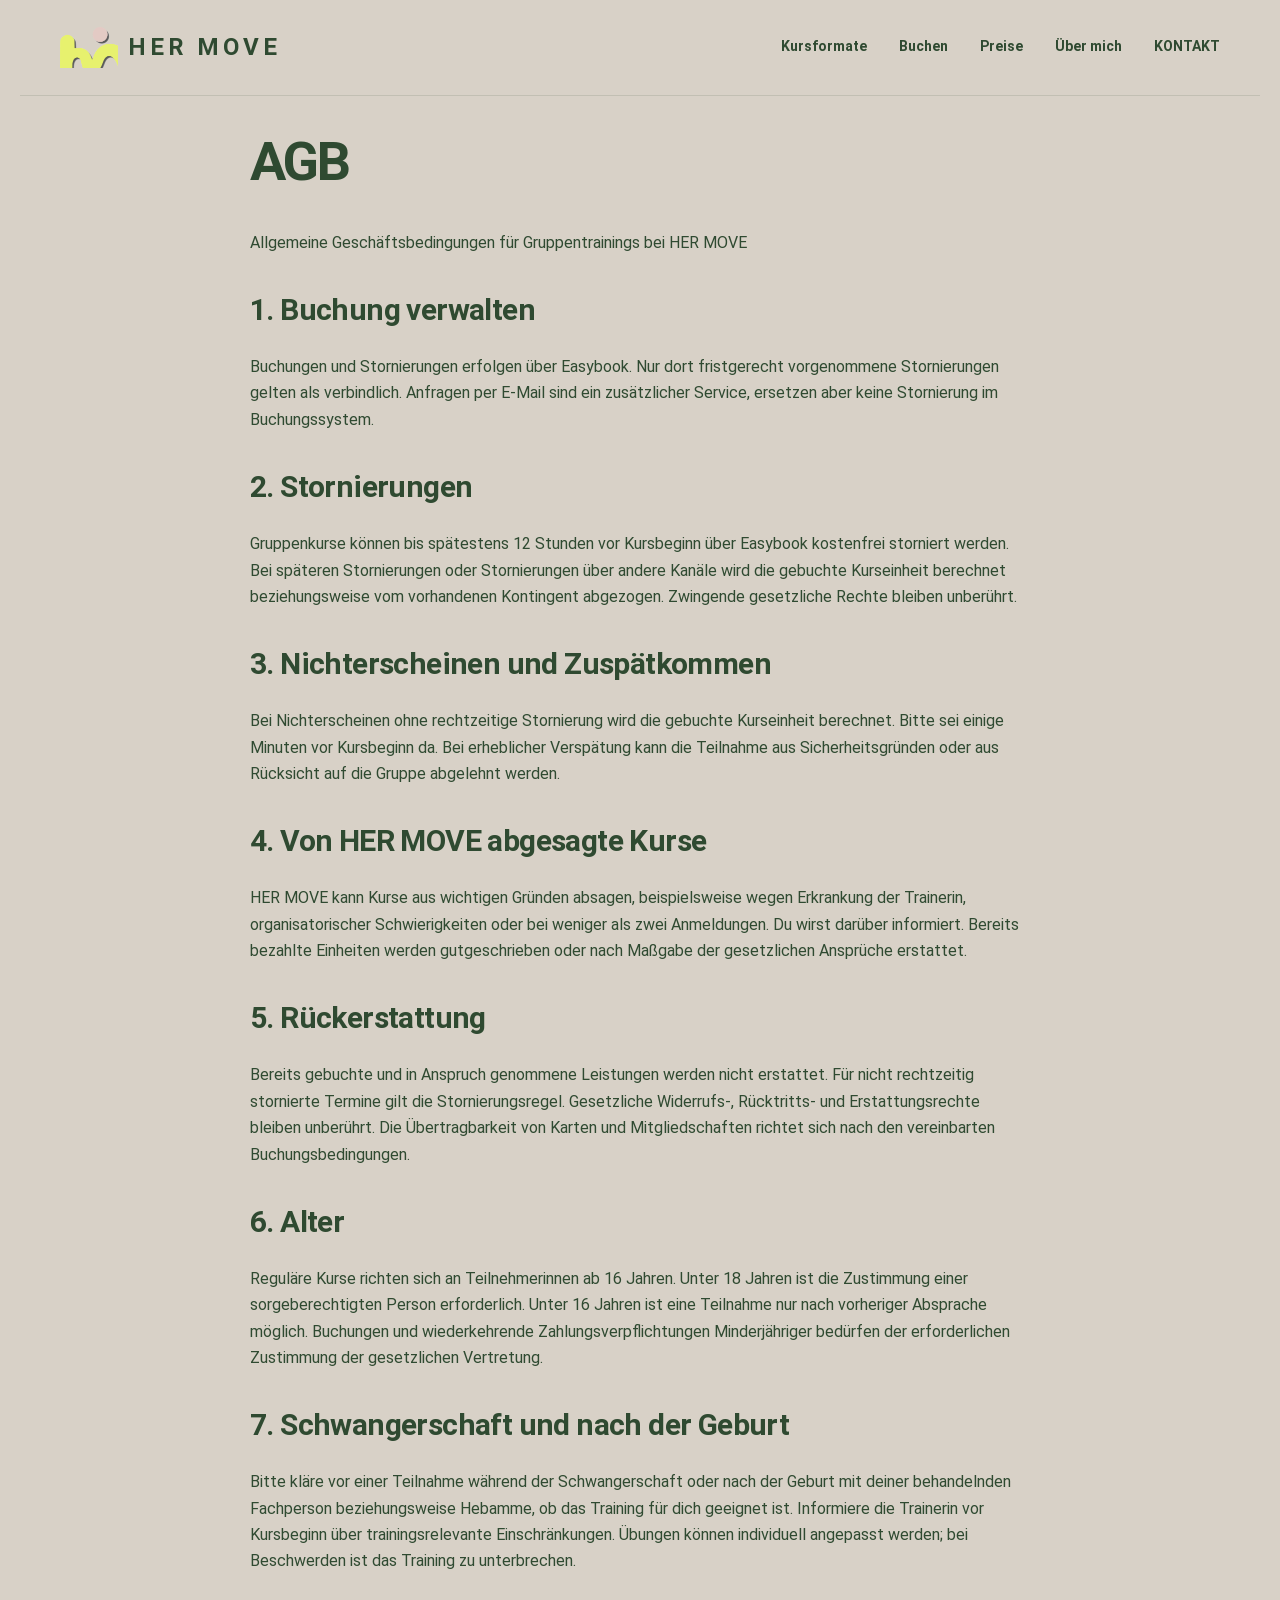
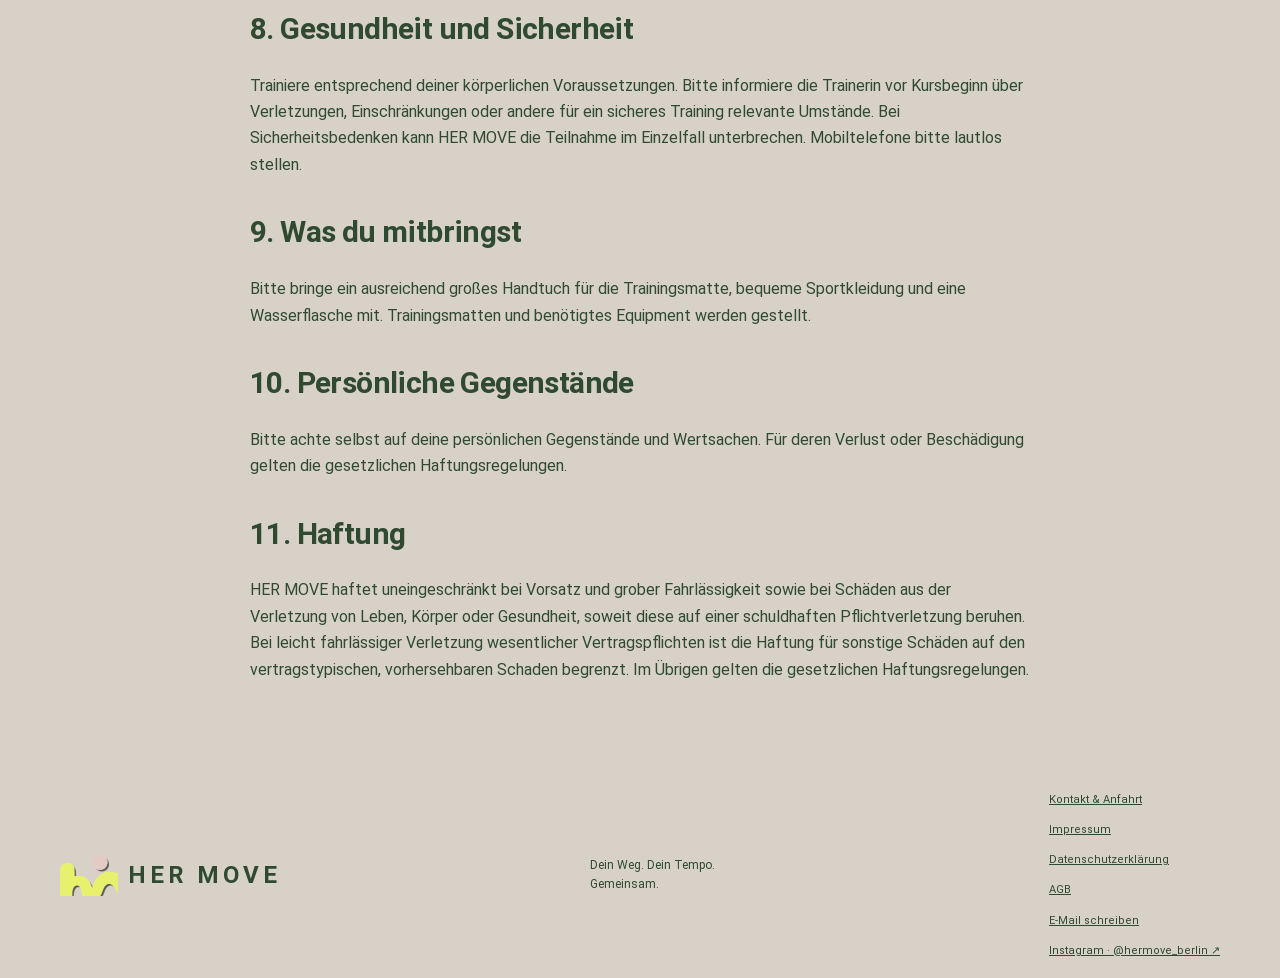
==== commit a4f769ab: "Update agb.html" ====
--- a/public/agb.html
+++ b/public/agb.html
@@ -1,18 +1,18 @@
-<!doctype html><html lang="de"><head><meta charset="utf-8"><meta name="viewport" content="width=device-width,initial-scale=1"><meta name="theme-color" content="#2f4a31"><title>AGB & Kursregeln | HER MOVE</title><link rel="stylesheet" href="styles.css?v=20261121-raumfoto-final"></head><body><a class="skip-link" href="#inhalt">Zum Inhalt</a><header class="site-header section-shell">
-<a aria-label="HER MOVE Startseite" class="brand brand-original" href="index.html#start"><span class="brand-icon"><img alt="" src="assets/logo.png"/></span><span class="brand-wordmark">HER MOVE</span></a>
+<!DOCTYPE html>
+<html lang="de"><head><meta charset="utf-8"/><meta content="width=device-width,initial-scale=1" name="viewport"/><meta content="#203b2b" name="theme-color"/><title>AGB | HER MOVE</title><link href="styles.css?v=20261121-design-final2" rel="stylesheet"/></head><body><a class="skip-link" href="#inhalt">Zum Inhalt</a><header class="site-header section-shell">
+<a aria-label="HER MOVE Startseite" class="brand brand-original" href="index.html#start"><span class="brand-icon"><img alt="" height="46" src="assets/logo.png" width="46"/></span><span class="brand-wordmark">HER MOVE</span></a>
 <button aria-controls="main-nav" aria-expanded="false" class="menu-toggle" type="button">Menü <span aria-hidden="true">☰</span></button>
 <nav aria-label="Hauptnavigation" class="main-nav" id="main-nav">
-<a href="index.html#kurse">Kursformate</a><a href="index.html#buchung">Buchen</a><a href="index.html#preise">Preise</a><a href="index.html#ueber-mich">Über mich</a><a href="index.html#kontakt">Standort</a>
+<a href="index.html#kurse">Kursformate</a><a href="index.html#buchung">Buchen</a><a href="index.html#preise">Preise</a><a href="index.html#ueber-mich">Über mich</a><a href="index.html#kontakt">KONTAKT</a>
 </nav>
-</header><main id="inhalt" class="legal-content section-shell"><h1>AGB & Kursregeln</h1><p class="legal-note">Entwurf – noch nicht abschließend vereinbart. Die Stornofrist für Gruppenkurse wurde auf 12 Stunden festgelegt. Die Folgen verspäteter Stornierungen, Personal Training, Kursausfälle und die Buchungs-/Zahlungsabwicklung müssen noch abgestimmt und rechtlich geprüft werden.</p><h2>1. Anbieterin und Geltungsbereich</h2><p>HER MOVE, Patricia Stiehr, Geschäftsanschrift: [BITTE VOR VERÖFFENTLICHUNG ERGÄNZEN]. Diese Bedingungen gelten für die von HER MOVE angebotenen Gruppentrainings und Personal-Training-Termine, soweit sie wirksam in den jeweiligen Vertrag einbezogen wurden.</p><h2>2. Angebot und Buchung</h2><p>HER MOVE bietet betreutes Training in Kleingruppen mit maximal sechs Teilnehmerinnen sowie Personal Training an. Die verfügbaren Termine und Buchungsoptionen werden über Easybook angezeigt. Die bei der Buchung angezeigten Konditionen und Bestätigungen sind maßgeblich. Ein verbindlicher Vertragsschluss und die Zahlungsabwicklung richten sich nach dem konkret eingerichteten Buchungsprozess; Details sind vor Veröffentlichung zu ergänzen.</p><h2>3. Preise und Karten</h2><p>Es gelten die bei Buchung angegebenen Endpreise. Nach dem aktuellen Website-Angebot: Probetraining 15 €, Drop-in 25 €, FLEX 5 mit fünf Kurseinheiten für 115 € und drei Monaten Gültigkeit, MOVE 4 mit vier Kurseinheiten für 84 € pro Monat, Early Bird FLEX 5 mit fünf Einheiten für 95 € und drei Monaten Gültigkeit ab Januar 2027 sowie Personal Training für 110 € je 60 Minuten. Verfügbarkeit und Aktionsbedingungen gelten wie bei Buchung angegeben.</p><h2>4. MOVE 4</h2><p>Die Mindestlaufzeit beträgt nach dem aktuellen Angebot drei Monate. Anschließend verlängert sich das Angebot jeweils um einen Monat. Die auf der Website derzeit genannte Kündigungsfrist beträgt einen Monat zum Monatsende. <strong>Diese Regelung muss vor Veröffentlichung mit den gesetzlichen Anforderungen und der tatsächlichen Vertragsgestaltung abgeglichen werden.</strong></p><h2>5. Stornierung und Umbuchung</h2><p><strong>Stornierungsfrist für Gruppenkurse:</strong> Eine kostenlose Stornierung ist bis spätestens 12 Stunden vor Kursbeginn möglich.<br><strong>Stornierungsfrist für Personal Training:</strong> [BITTE VOR VERÖFFENTLICHUNG ERGÄNZEN]<br><strong>Regelung bei Nichterscheinen oder verspäteter Absage:</strong> [BITTE VOR VERÖFFENTLICHUNG ERGÄNZEN]<br><strong>Erstattung oder Gutschrift:</strong> [BITTE VOR VERÖFFENTLICHUNG ERGÄNZEN]</p><p>Bis zur verbindlichen Festlegung gelten die jeweils vor einer Buchung ausdrücklich mitgeteilten Bedingungen. Gesetzliche Verbraucherrechte bleiben unberührt.</p><h2>6. Ausfall und Änderungen durch HER MOVE</h2><p>Regelungen bei Krankheit der Trainerin, kurzfristigem Kursausfall, Ersatzterminen und Rückerstattung: [BITTE VOR VERÖFFENTLICHUNG ERGÄNZEN]. Gesetzliche Ansprüche bleiben unberührt.</p><h2>7. Teilnahme und Gesundheit</h2><p>Bitte informiere die Trainerin vor Beginn über Umstände, die für eine sichere Trainingsgestaltung relevant sind. Trainiere im Rahmen deiner individuellen Möglichkeiten und melde Schmerzen oder Unwohlsein während des Trainings. Das Training ersetzt keine medizinische Beratung oder Behandlung. Eine pauschale Freizeichnung von gesetzlichen Haftungsansprüchen erfolgt nicht.</p><h2>8. Widerrufsrecht</h2><p>Bei online abgeschlossenen Verbraucherverträgen kann ein gesetzliches Widerrufsrecht bestehen. Ob Ausnahmen greifen und welche Widerrufsbelehrung erforderlich ist, muss für die konkreten Leistungen und den Buchungsprozess geprüft werden. Gesetzliche Widerrufsrechte bleiben unberührt.</p><h2>9. Kontakt</h2><p>Fragen zu Buchungen und Kursregeln: <a href="mailto:her-move@gmx.de">her-move@gmx.de</a>.</p></main><footer class="site-footer">
+</header><main class="legal-content section-shell" id="inhalt"><h1>AGB</h1><p>Allgemeine Geschäftsbedingungen für Gruppentrainings bei HER MOVE</p><h2>1. Buchung verwalten</h2><p>Buchungen und Stornierungen erfolgen über Easybook. Nur dort fristgerecht vorgenommene Stornierungen gelten als verbindlich. Anfragen per E-Mail sind ein zusätzlicher Service, ersetzen aber keine Stornierung im Buchungssystem.</p><h2>2. Stornierungen</h2><p>Gruppenkurse können bis spätestens 12 Stunden vor Kursbeginn über Easybook kostenfrei storniert werden. Bei späteren Stornierungen oder Stornierungen über andere Kanäle wird die gebuchte Kurseinheit berechnet beziehungsweise vom vorhandenen Kontingent abgezogen. Zwingende gesetzliche Rechte bleiben unberührt.</p><h2>3. Nichterscheinen und Zuspätkommen</h2><p>Bei Nichterscheinen ohne rechtzeitige Stornierung wird die gebuchte Kurseinheit berechnet. Bitte sei einige Minuten vor Kursbeginn da. Bei erheblicher Verspätung kann die Teilnahme aus Sicherheitsgründen oder aus Rücksicht auf die Gruppe abgelehnt werden.</p><h2>4. Von HER MOVE abgesagte Kurse</h2><p>HER MOVE kann Kurse aus wichtigen Gründen absagen, beispielsweise wegen Erkrankung der Trainerin, organisatorischer Schwierigkeiten oder bei weniger als zwei Anmeldungen. Du wirst darüber informiert. Bereits bezahlte Einheiten werden gutgeschrieben oder nach Maßgabe der gesetzlichen Ansprüche erstattet.</p><h2>5. Rückerstattung</h2><p>Bereits gebuchte und in Anspruch genommene Leistungen werden nicht erstattet. Für nicht rechtzeitig stornierte Termine gilt die Stornierungsregel. Gesetzliche Widerrufs-, Rücktritts- und Erstattungsrechte bleiben unberührt. Die Übertragbarkeit von Karten und Mitgliedschaften richtet sich nach den vereinbarten Buchungsbedingungen.</p><h2>6. Alter</h2><p>Reguläre Kurse richten sich an Teilnehmerinnen ab 16 Jahren. Unter 18 Jahren ist die Zustimmung einer sorgeberechtigten Person erforderlich. Unter 16 Jahren ist eine Teilnahme nur nach vorheriger Absprache möglich. Buchungen und wiederkehrende Zahlungsverpflichtungen Minderjähriger bedürfen der erforderlichen Zustimmung der gesetzlichen Vertretung.</p><h2>7. Schwangerschaft und nach der Geburt</h2><p>Bitte kläre vor einer Teilnahme während der Schwangerschaft oder nach der Geburt mit deiner behandelnden Fachperson beziehungsweise Hebamme, ob das Training für dich geeignet ist. Informiere die Trainerin vor Kursbeginn über trainingsrelevante Einschränkungen. Übungen können individuell angepasst werden; bei Beschwerden ist das Training zu unterbrechen.</p><h2>8. Gesundheit und Sicherheit</h2><p>Trainiere entsprechend deiner körperlichen Voraussetzungen. Bitte informiere die Trainerin vor Kursbeginn über Verletzungen, Einschränkungen oder andere für ein sicheres Training relevante Umstände. Bei Sicherheitsbedenken kann HER MOVE die Teilnahme im Einzelfall unterbrechen. Mobiltelefone bitte lautlos stellen.</p><h2>9. Was du mitbringst</h2><p>Bitte bringe ein ausreichend großes Handtuch für die Trainingsmatte, bequeme Sportkleidung und eine Wasserflasche mit. Trainingsmatten und benötigtes Equipment werden gestellt.</p><h2>10. Persönliche Gegenstände</h2><p>Bitte achte selbst auf deine persönlichen Gegenstände und Wertsachen. Für deren Verlust oder Beschädigung gelten die gesetzlichen Haftungsregelungen.</p><h2>11. Haftung</h2><p>HER MOVE haftet uneingeschränkt bei Vorsatz und grober Fahrlässigkeit sowie bei Schäden aus der Verletzung von Leben, Körper oder Gesundheit, soweit diese auf einer schuldhaften Pflichtverletzung beruhen. Bei leicht fahrlässiger Verletzung wesentlicher Vertragspflichten ist die Haftung für sonstige Schäden auf den vertragstypischen, vorhersehbaren Schaden begrenzt. Im Übrigen gelten die gesetzlichen Haftungsregelungen.</p></main><footer class="site-footer">
 <div class="section-shell footer-inner">
-<a class="brand brand-original" href="index.html#start"><span class="brand-icon"><img alt="" src="assets/logo.png"/></span><span class="brand-wordmark">HER MOVE</span></a>
+<a class="brand brand-original" href="index.html#start"><span class="brand-icon"><img alt="" height="46" src="assets/logo.png" width="46"/></span><span class="brand-wordmark">HER MOVE</span></a>
 <p>Dein Weg. Dein Tempo. Gemeinsam.</p>
 <nav aria-label="Rechtliches und Kontakt" class="footer-links">
-<a href="index.html#kontakt">Standort &amp; Anfahrt</a>
+<a href="index.html#kontakt">Kontakt &amp; Anfahrt</a>
 <a href="impressum.html">Impressum</a>
-<a href="datenschutz.html">Datenschutzerklärung</a><a href="agb.html">AGB &amp; Kursregeln</a><a href="mailto:her-move@gmx.de">E-Mail schreiben</a><a href="https://www.instagram.com/hermove_berlin/" rel="noopener noreferrer" target="_blank">Instagram · @hermove_berlin ↗</a>
-
+<a href="datenschutz.html">Datenschutzerklärung</a><a href="agb.html">AGB</a><a href="mailto:her-move@gmx.de">E-Mail schreiben</a><a href="https://www.instagram.com/hermove_berlin/" rel="noopener noreferrer" target="_blank">Instagram · @hermove_berlin ↗</a>
 </nav>
 </div>
 </footer><script src="script.js"></script></body></html>
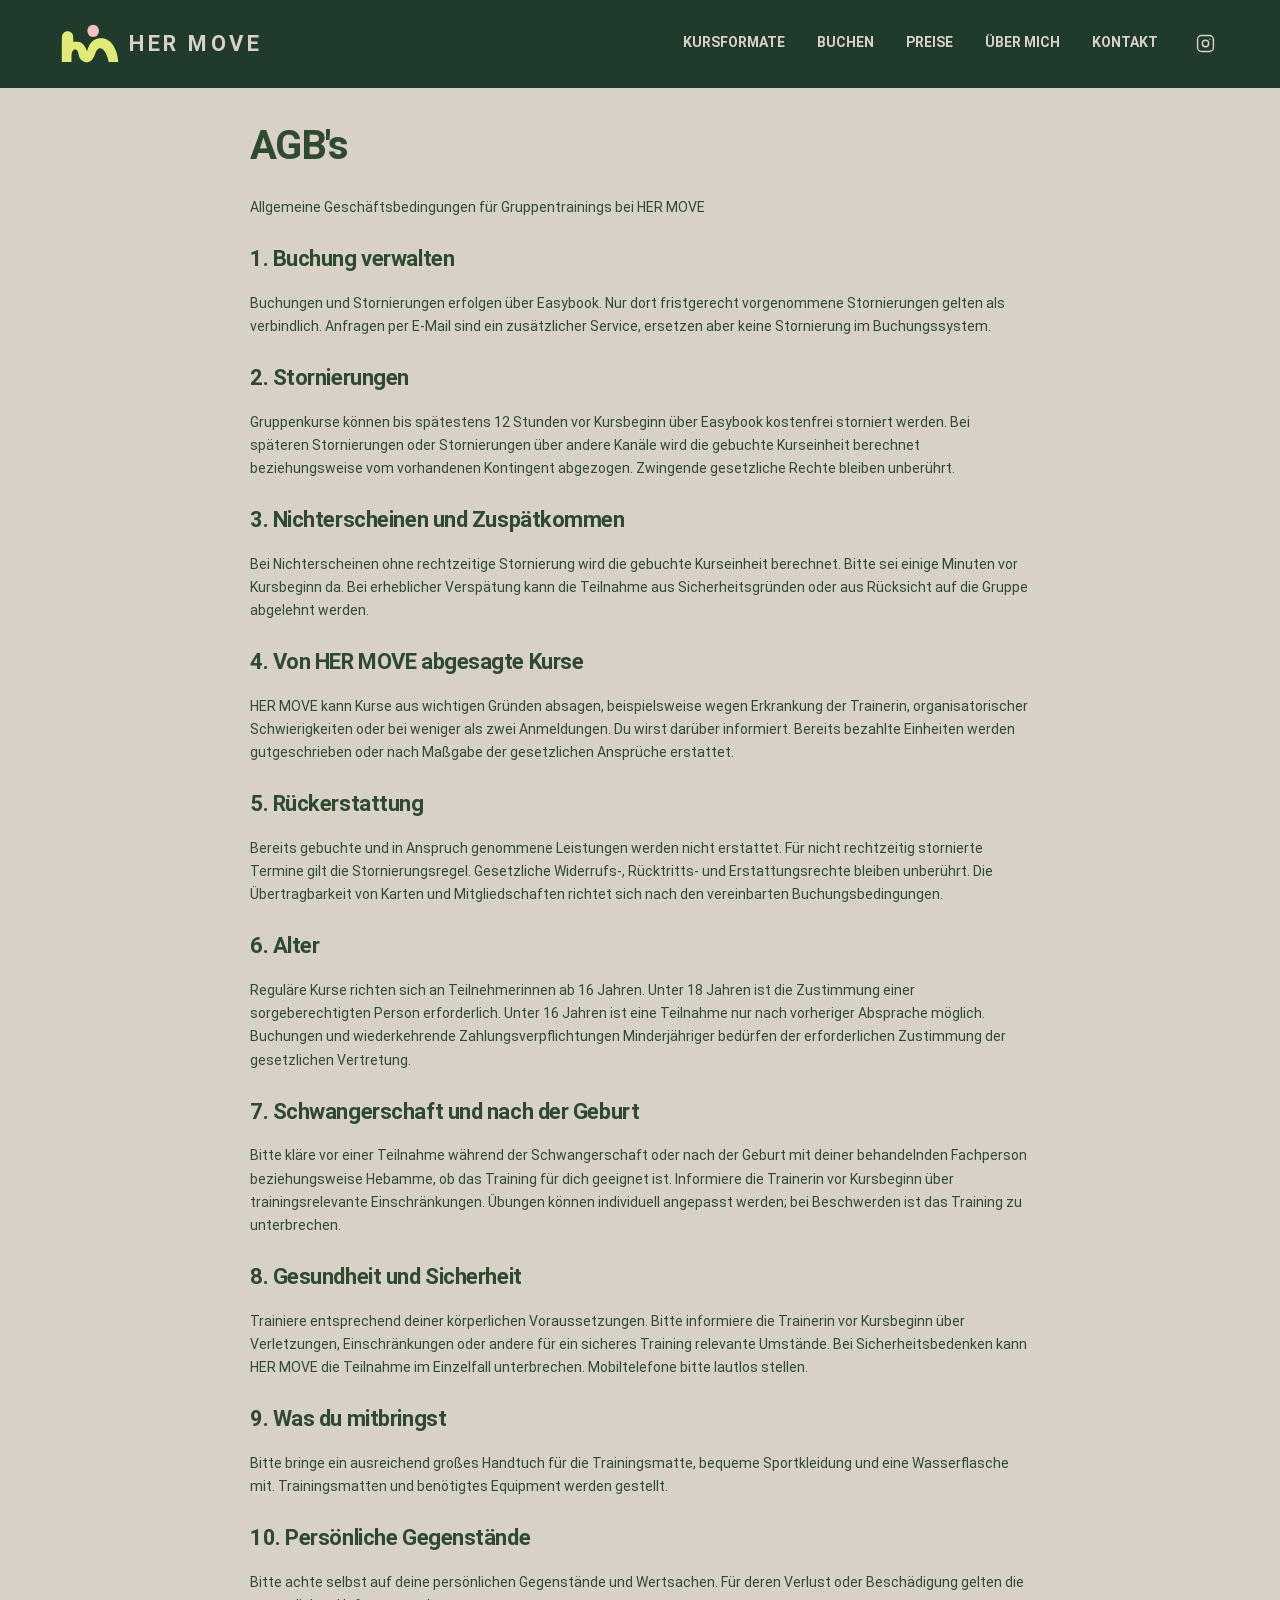
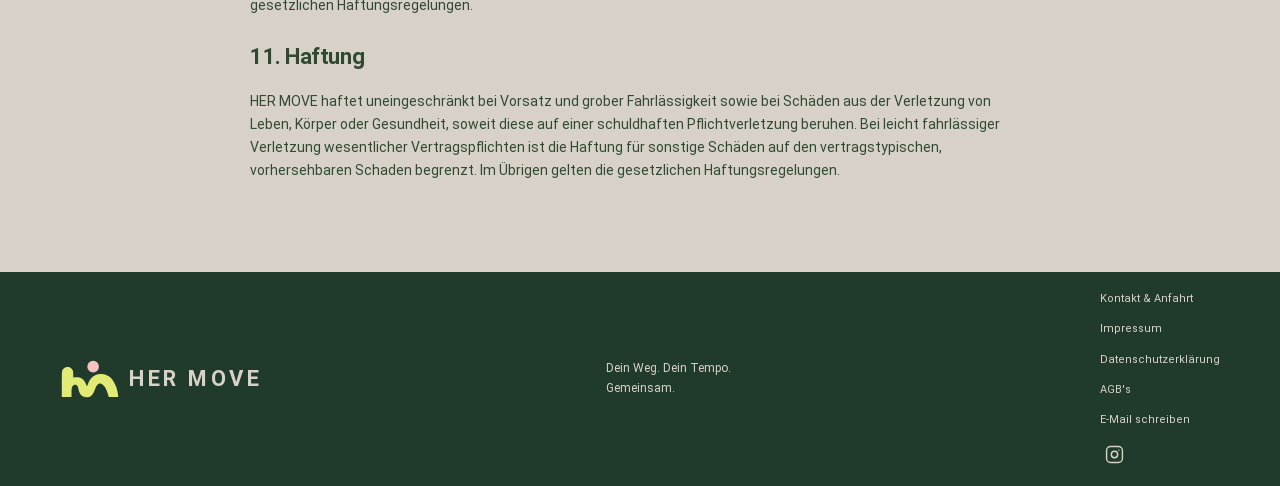
==== commit bdfaf325: "Revise AGB page layout and styling Updated the AGB page with new styles and logo." ====
--- a/public/agb.html
+++ b/public/agb.html
@@ -1,18 +1,28 @@
 <!DOCTYPE html>
-<html lang="de"><head><meta charset="utf-8"/><meta content="width=device-width,initial-scale=1" name="viewport"/><meta content="#203b2b" name="theme-color"/><title>AGB | HER MOVE</title><link href="styles.css?v=20261121-design-final2" rel="stylesheet"/></head><body><a class="skip-link" href="#inhalt">Zum Inhalt</a><header class="site-header section-shell">
-<a aria-label="HER MOVE Startseite" class="brand brand-original" href="index.html#start"><span class="brand-icon"><img alt="" height="46" src="assets/logo.png" width="46"/></span><span class="brand-wordmark">HER MOVE</span></a>
+
+<html lang="de"><head><meta charset="utf-8"/><meta content="width=device-width,initial-scale=1" name="viewport"/><meta content="#203b2b" name="theme-color"/><title>AGB's | HER MOVE</title><link href="styles.css?v=20261121-logo-farben-final" rel="stylesheet"/><style>/* Nur für die AGB-Seite: kompaktere Typografie */
+.legal-content {font-size:14px;line-height:1.65;}
+.legal-content h1 {font-size:clamp(30px,4vw,40px);line-height:1.15;}
+.legal-content h2 {font-size:clamp(18px,2.4vw,22px);line-height:1.3;margin-top:26px;}
+.legal-content p {font-size:14px;line-height:1.65;}
+.site-footer .footer-links a {text-decoration:none!important;border-bottom:none!important;}
+.site-header .instagram-icon-link,.site-footer .instagram-icon-link {display:inline-flex!important;visibility:visible!important;opacity:1!important;align-items:center;justify-content:center;}
+.site-header .instagram-icon-link svg,.site-footer .instagram-icon-link svg {display:block;width:19px;height:19px;}
+@media(max-width:600px){.legal-content {padding-block:25px 48px;}.legal-content h2{margin-top:22px;}}
+</style></head><body><a class="skip-link" href="#inhalt">Zum Inhalt</a><header class="site-header section-shell">
+<a aria-label="HER MOVE Startseite" class="brand brand-original" href="index.html#start"><span class="brand-icon"><img alt="" height="42" src="assets/her-move-logo-original.svg" width="58"/></span><span class="brand-wordmark">HER MOVE</span></a>
 <button aria-controls="main-nav" aria-expanded="false" class="menu-toggle" type="button">Menü <span aria-hidden="true">☰</span></button>
 <nav aria-label="Hauptnavigation" class="main-nav" id="main-nav">
 <a href="index.html#kurse">Kursformate</a><a href="index.html#buchung">Buchen</a><a href="index.html#preise">Preise</a><a href="index.html#ueber-mich">Über mich</a><a href="index.html#kontakt">KONTAKT</a>
-</nav>
-</header><main class="legal-content section-shell" id="inhalt"><h1>AGB</h1><p>Allgemeine Geschäftsbedingungen für Gruppentrainings bei HER MOVE</p><h2>1. Buchung verwalten</h2><p>Buchungen und Stornierungen erfolgen über Easybook. Nur dort fristgerecht vorgenommene Stornierungen gelten als verbindlich. Anfragen per E-Mail sind ein zusätzlicher Service, ersetzen aber keine Stornierung im Buchungssystem.</p><h2>2. Stornierungen</h2><p>Gruppenkurse können bis spätestens 12 Stunden vor Kursbeginn über Easybook kostenfrei storniert werden. Bei späteren Stornierungen oder Stornierungen über andere Kanäle wird die gebuchte Kurseinheit berechnet beziehungsweise vom vorhandenen Kontingent abgezogen. Zwingende gesetzliche Rechte bleiben unberührt.</p><h2>3. Nichterscheinen und Zuspätkommen</h2><p>Bei Nichterscheinen ohne rechtzeitige Stornierung wird die gebuchte Kurseinheit berechnet. Bitte sei einige Minuten vor Kursbeginn da. Bei erheblicher Verspätung kann die Teilnahme aus Sicherheitsgründen oder aus Rücksicht auf die Gruppe abgelehnt werden.</p><h2>4. Von HER MOVE abgesagte Kurse</h2><p>HER MOVE kann Kurse aus wichtigen Gründen absagen, beispielsweise wegen Erkrankung der Trainerin, organisatorischer Schwierigkeiten oder bei weniger als zwei Anmeldungen. Du wirst darüber informiert. Bereits bezahlte Einheiten werden gutgeschrieben oder nach Maßgabe der gesetzlichen Ansprüche erstattet.</p><h2>5. Rückerstattung</h2><p>Bereits gebuchte und in Anspruch genommene Leistungen werden nicht erstattet. Für nicht rechtzeitig stornierte Termine gilt die Stornierungsregel. Gesetzliche Widerrufs-, Rücktritts- und Erstattungsrechte bleiben unberührt. Die Übertragbarkeit von Karten und Mitgliedschaften richtet sich nach den vereinbarten Buchungsbedingungen.</p><h2>6. Alter</h2><p>Reguläre Kurse richten sich an Teilnehmerinnen ab 16 Jahren. Unter 18 Jahren ist die Zustimmung einer sorgeberechtigten Person erforderlich. Unter 16 Jahren ist eine Teilnahme nur nach vorheriger Absprache möglich. Buchungen und wiederkehrende Zahlungsverpflichtungen Minderjähriger bedürfen der erforderlichen Zustimmung der gesetzlichen Vertretung.</p><h2>7. Schwangerschaft und nach der Geburt</h2><p>Bitte kläre vor einer Teilnahme während der Schwangerschaft oder nach der Geburt mit deiner behandelnden Fachperson beziehungsweise Hebamme, ob das Training für dich geeignet ist. Informiere die Trainerin vor Kursbeginn über trainingsrelevante Einschränkungen. Übungen können individuell angepasst werden; bei Beschwerden ist das Training zu unterbrechen.</p><h2>8. Gesundheit und Sicherheit</h2><p>Trainiere entsprechend deiner körperlichen Voraussetzungen. Bitte informiere die Trainerin vor Kursbeginn über Verletzungen, Einschränkungen oder andere für ein sicheres Training relevante Umstände. Bei Sicherheitsbedenken kann HER MOVE die Teilnahme im Einzelfall unterbrechen. Mobiltelefone bitte lautlos stellen.</p><h2>9. Was du mitbringst</h2><p>Bitte bringe ein ausreichend großes Handtuch für die Trainingsmatte, bequeme Sportkleidung und eine Wasserflasche mit. Trainingsmatten und benötigtes Equipment werden gestellt.</p><h2>10. Persönliche Gegenstände</h2><p>Bitte achte selbst auf deine persönlichen Gegenstände und Wertsachen. Für deren Verlust oder Beschädigung gelten die gesetzlichen Haftungsregelungen.</p><h2>11. Haftung</h2><p>HER MOVE haftet uneingeschränkt bei Vorsatz und grober Fahrlässigkeit sowie bei Schäden aus der Verletzung von Leben, Körper oder Gesundheit, soweit diese auf einer schuldhaften Pflichtverletzung beruhen. Bei leicht fahrlässiger Verletzung wesentlicher Vertragspflichten ist die Haftung für sonstige Schäden auf den vertragstypischen, vorhersehbaren Schaden begrenzt. Im Übrigen gelten die gesetzlichen Haftungsregelungen.</p></main><footer class="site-footer">
+<a aria-label="HER MOVE auf Instagram" class="instagram-icon-link" href="https://www.instagram.com/hermove_berlin/" rel="noopener noreferrer" target="_blank"><svg aria-hidden="true" fill="none" height="19" stroke="currentColor" stroke-linecap="round" stroke-linejoin="round" stroke-width="1.8" viewbox="0 0 24 24" width="19" xmlns="http://www.w3.org/2000/svg"><rect height="20" rx="5" width="20" x="2" y="2"></rect><circle cx="12" cy="12" r="4"></circle><path d="M17.5 6.5h.01"></path></svg></a></nav>
+</header><main class="legal-content section-shell" id="inhalt"><h1>AGB's</h1><p>Allgemeine Geschäftsbedingungen für Gruppentrainings bei HER MOVE</p><h2>1. Buchung verwalten</h2><p>Buchungen und Stornierungen erfolgen über Easybook. Nur dort fristgerecht vorgenommene Stornierungen gelten als verbindlich. Anfragen per E-Mail sind ein zusätzlicher Service, ersetzen aber keine Stornierung im Buchungssystem.</p><h2>2. Stornierungen</h2><p>Gruppenkurse können bis spätestens 12 Stunden vor Kursbeginn über Easybook kostenfrei storniert werden. Bei späteren Stornierungen oder Stornierungen über andere Kanäle wird die gebuchte Kurseinheit berechnet beziehungsweise vom vorhandenen Kontingent abgezogen. Zwingende gesetzliche Rechte bleiben unberührt.</p><h2>3. Nichterscheinen und Zuspätkommen</h2><p>Bei Nichterscheinen ohne rechtzeitige Stornierung wird die gebuchte Kurseinheit berechnet. Bitte sei einige Minuten vor Kursbeginn da. Bei erheblicher Verspätung kann die Teilnahme aus Sicherheitsgründen oder aus Rücksicht auf die Gruppe abgelehnt werden.</p><h2>4. Von HER MOVE abgesagte Kurse</h2><p>HER MOVE kann Kurse aus wichtigen Gründen absagen, beispielsweise wegen Erkrankung der Trainerin, organisatorischer Schwierigkeiten oder bei weniger als zwei Anmeldungen. Du wirst darüber informiert. Bereits bezahlte Einheiten werden gutgeschrieben oder nach Maßgabe der gesetzlichen Ansprüche erstattet.</p><h2>5. Rückerstattung</h2><p>Bereits gebuchte und in Anspruch genommene Leistungen werden nicht erstattet. Für nicht rechtzeitig stornierte Termine gilt die Stornierungsregel. Gesetzliche Widerrufs-, Rücktritts- und Erstattungsrechte bleiben unberührt. Die Übertragbarkeit von Karten und Mitgliedschaften richtet sich nach den vereinbarten Buchungsbedingungen.</p><h2>6. Alter</h2><p>Reguläre Kurse richten sich an Teilnehmerinnen ab 16 Jahren. Unter 18 Jahren ist die Zustimmung einer sorgeberechtigten Person erforderlich. Unter 16 Jahren ist eine Teilnahme nur nach vorheriger Absprache möglich. Buchungen und wiederkehrende Zahlungsverpflichtungen Minderjähriger bedürfen der erforderlichen Zustimmung der gesetzlichen Vertretung.</p><h2>7. Schwangerschaft und nach der Geburt</h2><p>Bitte kläre vor einer Teilnahme während der Schwangerschaft oder nach der Geburt mit deiner behandelnden Fachperson beziehungsweise Hebamme, ob das Training für dich geeignet ist. Informiere die Trainerin vor Kursbeginn über trainingsrelevante Einschränkungen. Übungen können individuell angepasst werden; bei Beschwerden ist das Training zu unterbrechen.</p><h2>8. Gesundheit und Sicherheit</h2><p>Trainiere entsprechend deiner körperlichen Voraussetzungen. Bitte informiere die Trainerin vor Kursbeginn über Verletzungen, Einschränkungen oder andere für ein sicheres Training relevante Umstände. Bei Sicherheitsbedenken kann HER MOVE die Teilnahme im Einzelfall unterbrechen. Mobiltelefone bitte lautlos stellen.</p><h2>9. Was du mitbringst</h2><p>Bitte bringe ein ausreichend großes Handtuch für die Trainingsmatte, bequeme Sportkleidung und eine Wasserflasche mit. Trainingsmatten und benötigtes Equipment werden gestellt.</p><h2>10. Persönliche Gegenstände</h2><p>Bitte achte selbst auf deine persönlichen Gegenstände und Wertsachen. Für deren Verlust oder Beschädigung gelten die gesetzlichen Haftungsregelungen.</p><h2>11. Haftung</h2><p>HER MOVE haftet uneingeschränkt bei Vorsatz und grober Fahrlässigkeit sowie bei Schäden aus der Verletzung von Leben, Körper oder Gesundheit, soweit diese auf einer schuldhaften Pflichtverletzung beruhen. Bei leicht fahrlässiger Verletzung wesentlicher Vertragspflichten ist die Haftung für sonstige Schäden auf den vertragstypischen, vorhersehbaren Schaden begrenzt. Im Übrigen gelten die gesetzlichen Haftungsregelungen.</p></main><footer class="site-footer">
 <div class="section-shell footer-inner">
-<a class="brand brand-original" href="index.html#start"><span class="brand-icon"><img alt="" height="46" src="assets/logo.png" width="46"/></span><span class="brand-wordmark">HER MOVE</span></a>
+<a class="brand brand-original" href="index.html#start"><span class="brand-icon"><img alt="" height="42" src="assets/her-move-logo-original.svg" width="58"/></span><span class="brand-wordmark">HER MOVE</span></a>
 <p>Dein Weg. Dein Tempo. Gemeinsam.</p>
 <nav aria-label="Rechtliches und Kontakt" class="footer-links">
 <a href="index.html#kontakt">Kontakt &amp; Anfahrt</a>
 <a href="impressum.html">Impressum</a>
-<a href="datenschutz.html">Datenschutzerklärung</a><a href="agb.html">AGB</a><a href="mailto:her-move@gmx.de">E-Mail schreiben</a><a href="https://www.instagram.com/hermove_berlin/" rel="noopener noreferrer" target="_blank">Instagram · @hermove_berlin ↗</a>
-</nav>
+<a href="datenschutz.html">Datenschutzerklärung</a><a href="agb.html">AGB's</a><a href="mailto:her-move@gmx.de">E-Mail schreiben</a>
+<a aria-label="HER MOVE auf Instagram" class="instagram-icon-link" href="https://www.instagram.com/hermove_berlin/" rel="noopener noreferrer" target="_blank"><svg aria-hidden="true" fill="none" height="19" stroke="currentColor" stroke-linecap="round" stroke-linejoin="round" stroke-width="1.8" viewbox="0 0 24 24" width="19" xmlns="http://www.w3.org/2000/svg"><rect height="20" rx="5" width="20" x="2" y="2"></rect><circle cx="12" cy="12" r="4"></circle><path d="M17.5 6.5h.01"></path></svg></a></nav>
 </div>
 </footer><script src="script.js"></script></body></html>
--- a/public/styles.css
+++ b/public/styles.css
@@ -1802,3 +1802,117 @@
   object-fit: cover !important;
   object-position: center top !important;
 }
+
+
+/* HER MOVE 21.11 – einheitliche finale Designregeln */
+.site-header, .site-footer {background:#203b2b !important;color:#d8d1c7 !important;}
+.site-header.section-shell {width:100% !important;max-width:none !important;padding-left:max(22px,calc((100vw - 1160px)/2)) !important;padding-right:max(22px,calc((100vw - 1160px)/2)) !important;min-height:88px !important;}
+.site-header .main-nav a {text-transform:uppercase !important;color:#d8d1c7 !important;}
+.site-header .main-nav a[href$="#buchung"] {background:#d8d1c7 !important;color:#203b2b !important;}
+.site-header .main-nav a:hover {border-color:#d8d1c7 !important;}
+.site-header .brand-original,.site-footer .brand-original {color:#d8d1c7 !important;gap:9px !important;font-size:22px !important;}
+.site-header .brand-original .brand-icon,.site-footer .brand-original .brand-icon {position:static !important;display:flex !important;width:46px !important;height:46px !important;flex:0 0 46px !important;overflow:visible !important;align-items:center !important;justify-content:center !important;}
+.site-header .brand-original .brand-icon img,.site-footer .brand-original .brand-icon img {position:static !important;inset:auto !important;display:block !important;width:46px !important;height:46px !important;max-width:100% !important;max-height:100% !important;object-fit:contain !important;object-position:center !important;clip-path:none !important;transform:none !important;}
+.site-header .brand-original .brand-wordmark,.site-footer .brand-original .brand-wordmark {color:#d8d1c7 !important;font-size:22px !important;}
+.site-footer .footer-links a,.site-footer .footer-inner p {color:#d8d1c7 !important;}
+.site-header .menu-toggle {color:#d8d1c7 !important;border-color:#d8d1c7 !important;}
+.course-card.sage,.course-card.lime,.price-card.early-bird,.price-card.membership,.schedule-section,.consultation-actions .button,.prices-section .consultation-actions .button {background:#5f6b52 !important;color:#d8d1c7 !important;}
+.course-card.sage a,.course-card.lime a {color:#d8d1c7 !important;}
+.hero-facts li:nth-child(3) {background:#5f6b52 !important;color:#d8d1c7 !important;}
+.vision .button {background:#5f6b52 !important;color:#d8d1c7 !important;}
+.hero-side-by-side .studio-photo img {position:absolute !important;left:0 !important;top:-81.6667% !important;width:100% !important;height:325% !important;max-width:none !important;object-fit:fill !important;object-position:center !important;transform:none !important;}
+.contact-details .button {margin-top:14px;background:#203b2b;color:#d8d1c7;}
+.legal-content .legal-note {display:none !important;}
+@media(max-width:800px){
+ .hero-side-by-side .studio-photo img {top:-76% !important;height:325% !important;object-fit:fill !important;}
+}
+@media(max-width:700px){
+ .site-header.section-shell {min-height:78px !important;}
+ .site-header .brand-original,.site-footer .brand-original {font-size:18px !important;}
+ .site-header .brand-original .brand-icon,.site-footer .brand-original .brand-icon {width:40px !important;height:40px !important;flex-basis:40px !important;}
+ .site-header .brand-original .brand-icon img,.site-footer .brand-original .brand-icon img {width:40px !important;height:40px !important;}
+ .site-header .brand-original .brand-wordmark,.site-footer .brand-original .brand-wordmark {font-size:18px !important;}
+ .site-header .main-nav {top:78px !important;background:#203b2b !important;}
+}
+
+
+/* HER MOVE 22.11: gezielte Korrekturen – letzte Regeln sind maßgeblich */
+/* Das bisherige logo.png ist bereits in der Bilddatei abgeschnitten.
+   Daher verwenden alle Seiten das vollständige Logo-Asset. */
+.site-header .brand-original .brand-icon,.site-footer .brand-original .brand-icon {
+  width:58px!important;height:46px!important;flex:0 0 58px!important;
+  overflow:visible!important;position:static!important;
+}
+.site-header .brand-original .brand-icon img,.site-footer .brand-original .brand-icon img {
+  display:block!important;width:58px!important;height:46px!important;max-width:none!important;
+  object-fit:contain!important;object-position:center!important;position:static!important;
+  clip-path:none!important;transform:none!important;
+}
+.site-header .main-nav a[href$="#buchung"],.site-header .main-nav a[href="#buchung"] {
+  background:transparent!important;color:#d8d1c7!important;border-radius:0!important;
+  padding:10px 0!important;
+}
+.site-header .main-nav a[href$="#buchung"]:hover {border-color:#d8d1c7!important;}
+/* Gelb/Lime bleibt Gelb. Nur die zuvor hellgrüne Über-mich-Fläche wird Salbeigrün. */
+.course-card.lime,.price-card.early-bird {background:#e7f36a!important;color:#203b2b!important;}
+.course-card.lime a,.price-card.early-bird a {color:#203b2b!important;}
+.hero-facts li:nth-child(3),.consultation-actions .button,.vision .button {background:#e7f36a!important;color:#203b2b!important;}
+.about-section {background:#5f6b52!important;color:#d8d1c7!important;}
+.about-section .about-copy,.about-section .about-copy p,.about-section .about-copy h2,
+.about-section .about-copy h3,.about-section .about-copy .vision-heading,
+.about-section .eyebrow,.about-section .about-portrait figcaption {color:#d8d1c7!important;}
+.about-section .credentials {border-left-color:#e7f36a!important;}
+/* E-Mail klein und direkt neben der Adresse, Instagram ausschließlich in Header/Footer */
+.location-address {display:inline-block;vertical-align:middle;margin-right:20px;}
+.contact-mail-link {display:inline-flex;vertical-align:middle;align-items:center;
+  font-size:13px;font-weight:700;text-decoration:underline;text-underline-offset:4px;
+  padding:8px 0;color:#203b2b;}
+.contact-mail-link:hover {color:#a45441;}
+.instagram-icon-link {display:inline-flex!important;align-items:center;justify-content:center;
+  width:30px;min-width:30px;padding:4px!important;color:#d8d1c7!important;
+  border:0!important;background:transparent!important;text-decoration:none!important;}
+.instagram-icon-link svg {width:19px;height:19px;display:block;}
+.footer-links .instagram-icon-link {width:30px;}
+/* Mobil kompakt, Logo vollständig und E-Mail direkt neben/bei Adresse */
+@media(max-width:700px){
+ .site-header .brand-original .brand-icon,.site-footer .brand-original .brand-icon {width:48px!important;height:40px!important;flex-basis:48px!important;}
+ .site-header .brand-original .brand-icon img,.site-footer .brand-original .brand-icon img {width:48px!important;height:40px!important;}
+ .location-address {margin-right:12px;}
+ .contact-mail-link {font-size:12px;}
+}
+
+/* HER MOVE: transparentes Logo ohne weiße Hinterlegung */
+.site-header .brand-original, .site-footer .brand-original,
+.site-header .brand-original .brand-icon, .site-footer .brand-original .brand-icon,
+.site-header .brand-original .brand-icon img, .site-footer .brand-original .brand-icon img {
+ background:transparent!important; background-color:transparent!important; box-shadow:none!important;
+}
+.site-header .brand-original .brand-icon::before,.site-header .brand-original .brand-icon::after,
+.site-footer .brand-original .brand-icon::before,.site-footer .brand-original .brand-icon::after {content:none!important;display:none!important;}
+
+
+/* HER MOVE – gezielte abschließende Korrekturen 21.11. */
+/* Das Logo-Asset muss unter public/assets/her-move-logo-original.svg hochgeladen sein. */
+.site-header .brand-original .brand-icon, .site-footer .brand-original .brand-icon {
+ width:60px!important;height:46px!important;flex:0 0 60px!important;
+ overflow:visible!important;background:transparent!important;display:flex!important;align-items:center!important;justify-content:center!important;
+}
+.site-header .brand-original .brand-icon img, .site-footer .brand-original .brand-icon img {
+ width:60px!important;height:46px!important;object-fit:contain!important;
+ display:block!important;opacity:1!important;visibility:visible!important;
+ background:transparent!important;filter:none!important;clip-path:none!important;
+ transform:none!important;position:static!important;max-width:none!important;max-height:none!important;
+}
+.course-card.lime {background:#5f6b52!important;color:#d8d1c7!important;}
+.course-card.lime a,.course-card.lime h3,.course-card.lime p,.course-card.lime span {color:#d8d1c7!important;}
+.course-card.sage {background:#e7f36a!important;color:#203b2b!important;}
+.course-card.sage a,.course-card.sage h3,.course-card.sage p,.course-card.sage span {color:#203b2b!important;}
+.about-section .vision-heading,.about-section .vision-inline .vision-heading {color:#e7f36a!important;}
+.about-section .vision-inline::before,.about-section .vision-heading::before {background:#e7f36a!important;width:110px!important;height:2px!important;}
+.site-footer .footer-links a {text-decoration:none!important;border-bottom:0!important;}
+.site-footer .footer-links a:hover {text-decoration:none!important;opacity:.78;}
+.site-header .instagram-icon-link,.site-footer .instagram-icon-link {display:inline-flex!important;visibility:visible!important;opacity:1!important;}
+@media(max-width:700px){
+.site-header .brand-original .brand-icon,.site-footer .brand-original .brand-icon {width:50px!important;height:40px!important;flex-basis:50px!important;}
+.site-header .brand-original .brand-icon img,.site-footer .brand-original .brand-icon img {width:50px!important;height:40px!important;}
+}
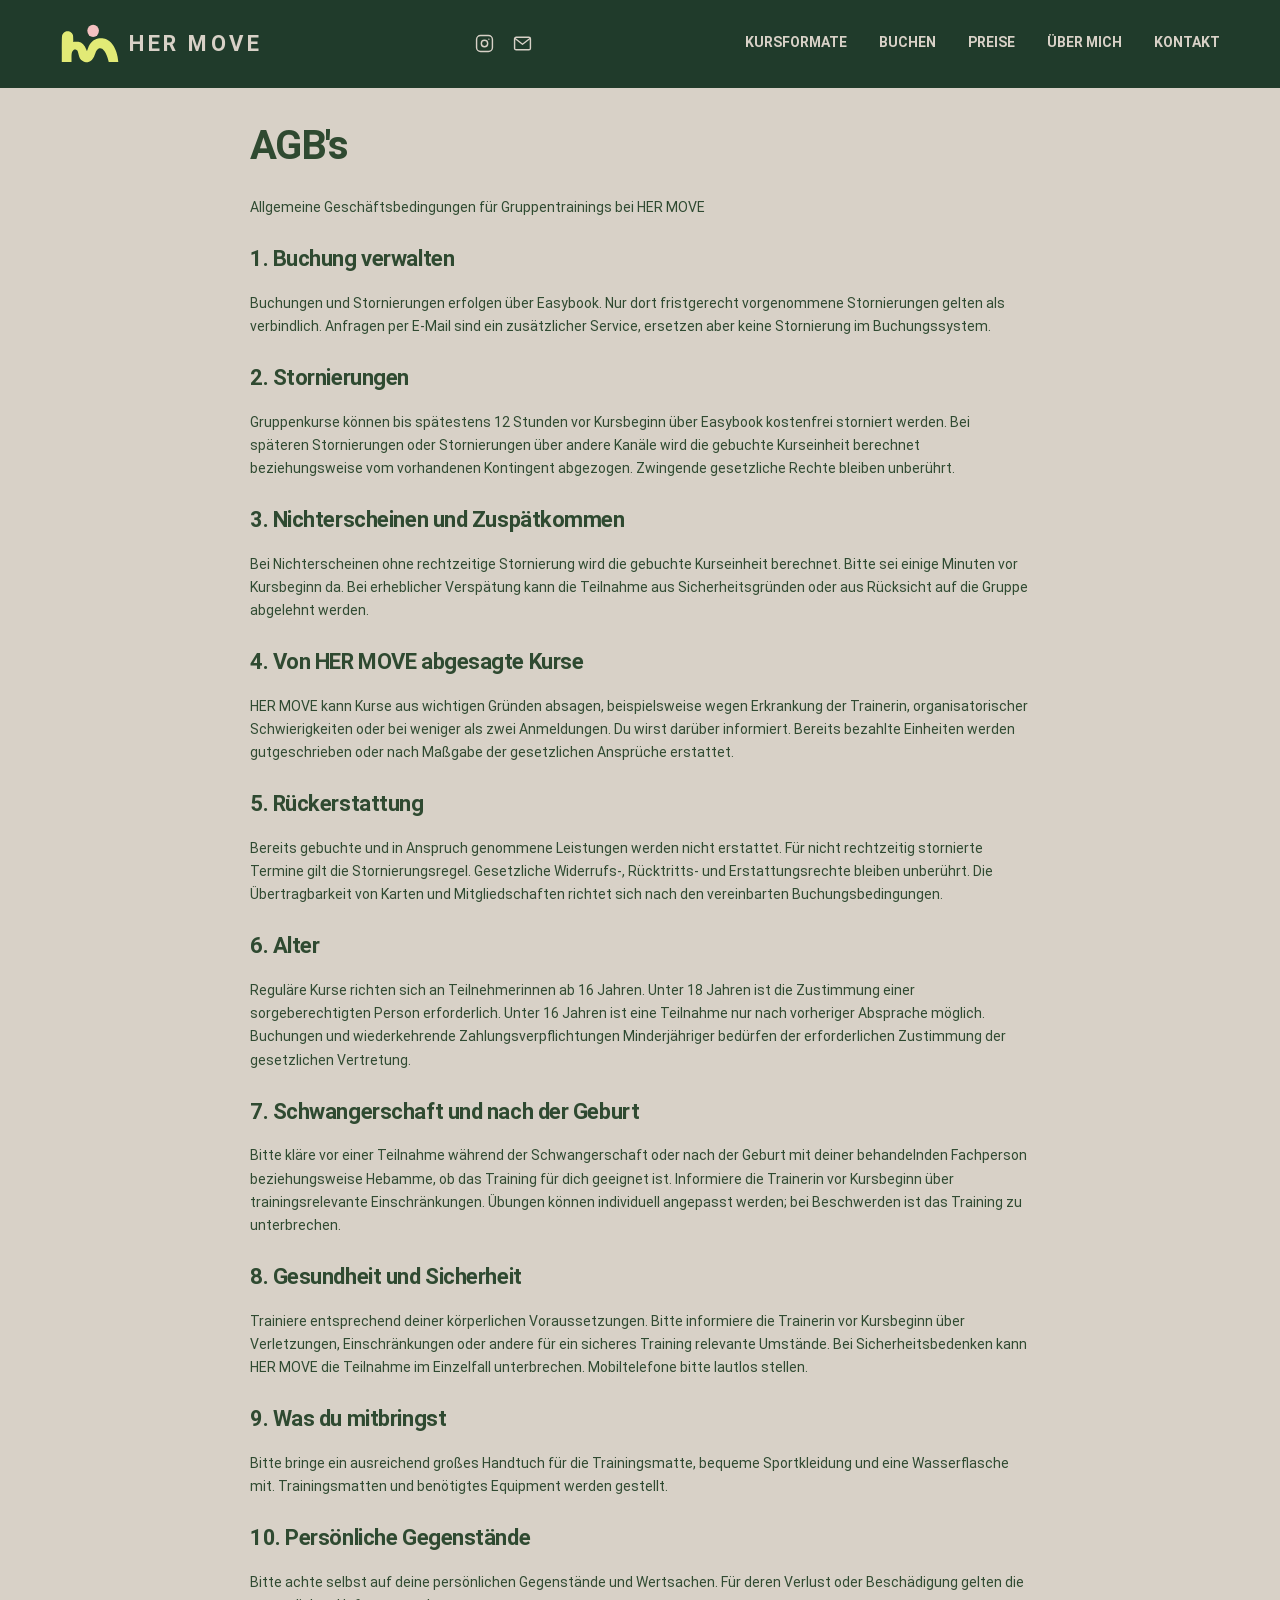
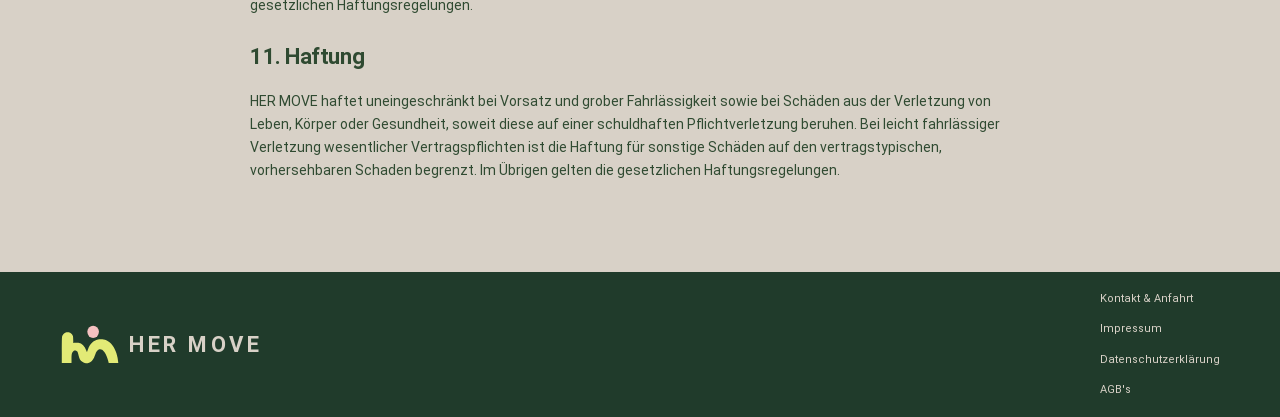
==== commit d8d91743: "Update agb.html" ====
--- a/public/agb.html
+++ b/public/agb.html
@@ -1,28 +1,34 @@
 <!DOCTYPE html>
-
-<html lang="de"><head><meta charset="utf-8"/><meta content="width=device-width,initial-scale=1" name="viewport"/><meta content="#203b2b" name="theme-color"/><title>AGB's | HER MOVE</title><link href="styles.css?v=20261121-logo-farben-final" rel="stylesheet"/><style>/* Nur für die AGB-Seite: kompaktere Typografie */
+<html lang="de"><head>
+<meta charset="utf-8"/><meta content="width=device-width,initial-scale=1" name="viewport"/><meta content="#203b2b" name="theme-color"/>
+<link rel="icon" type="image/svg+xml" href="/assets/favicon.svg?v=2"/>
+<title>AGB's | HER MOVE</title><link href="styles.css?v=20261121-logo-farben-final" rel="stylesheet"/>
+<style>
+/* Nur für die AGB-Seite: kompaktere Typografie */
 .legal-content {font-size:14px;line-height:1.65;}
 .legal-content h1 {font-size:clamp(30px,4vw,40px);line-height:1.15;}
 .legal-content h2 {font-size:clamp(18px,2.4vw,22px);line-height:1.3;margin-top:26px;}
 .legal-content p {font-size:14px;line-height:1.65;}
 .site-footer .footer-links a {text-decoration:none!important;border-bottom:none!important;}
-.site-header .instagram-icon-link,.site-footer .instagram-icon-link {display:inline-flex!important;visibility:visible!important;opacity:1!important;align-items:center;justify-content:center;}
-.site-header .instagram-icon-link svg,.site-footer .instagram-icon-link svg {display:block;width:19px;height:19px;}
-@media(max-width:600px){.legal-content {padding-block:25px 48px;}.legal-content h2{margin-top:22px;}}
+.header-social-links{display:flex;align-items:center;justify-content:center;gap:14px;margin-inline:auto;}
+.header-social-links a{display:inline-flex;align-items:center;justify-content:center;width:24px;height:24px;color:inherit;text-decoration:none!important;}
+.header-social-links svg{display:block;width:19px;height:19px;}
+@media(max-width:600px){.legal-content {padding-block:25px 48px;}.legal-content h2{margin-top:22px;}.header-social-links{gap:10px;}}
 </style></head><body><a class="skip-link" href="#inhalt">Zum Inhalt</a><header class="site-header section-shell">
 <a aria-label="HER MOVE Startseite" class="brand brand-original" href="index.html#start"><span class="brand-icon"><img alt="" height="42" src="assets/her-move-logo-original.svg" width="58"/></span><span class="brand-wordmark">HER MOVE</span></a>
+<div class="header-social-links"><a aria-label="Instagram öffnen" href="https://www.instagram.com/hermove_berlin/" rel="noopener noreferrer" target="_blank"><svg aria-hidden="true" fill="none" stroke="currentColor" stroke-linecap="round" stroke-linejoin="round" stroke-width="1.8" viewBox="0 0 24 24"><rect height="20" rx="5" width="20" x="2" y="2"/><circle cx="12" cy="12" r="4"/><path d="M17.5 6.5h.01"/></svg></a><a aria-label="Schreibe mir eine Mail" href="mailto:her-move@gmx.de"><svg aria-hidden="true" fill="none" stroke="currentColor" stroke-linecap="round" stroke-linejoin="round" stroke-width="1.8" viewBox="0 0 24 24"><rect x="2" y="4" width="20" height="16" rx="2"/><path d="m3 6 9 7 9-7"/></svg></a></div>
 <button aria-controls="main-nav" aria-expanded="false" class="menu-toggle" type="button">Menü <span aria-hidden="true">☰</span></button>
-<nav aria-label="Hauptnavigation" class="main-nav" id="main-nav">
-<a href="index.html#kurse">Kursformate</a><a href="index.html#buchung">Buchen</a><a href="index.html#preise">Preise</a><a href="index.html#ueber-mich">Über mich</a><a href="index.html#kontakt">KONTAKT</a>
-<a aria-label="HER MOVE auf Instagram" class="instagram-icon-link" href="https://www.instagram.com/hermove_berlin/" rel="noopener noreferrer" target="_blank"><svg aria-hidden="true" fill="none" height="19" stroke="currentColor" stroke-linecap="round" stroke-linejoin="round" stroke-width="1.8" viewbox="0 0 24 24" width="19" xmlns="http://www.w3.org/2000/svg"><rect height="20" rx="5" width="20" x="2" y="2"></rect><circle cx="12" cy="12" r="4"></circle><path d="M17.5 6.5h.01"></path></svg></a></nav>
-</header><main class="legal-content section-shell" id="inhalt"><h1>AGB's</h1><p>Allgemeine Geschäftsbedingungen für Gruppentrainings bei HER MOVE</p><h2>1. Buchung verwalten</h2><p>Buchungen und Stornierungen erfolgen über Easybook. Nur dort fristgerecht vorgenommene Stornierungen gelten als verbindlich. Anfragen per E-Mail sind ein zusätzlicher Service, ersetzen aber keine Stornierung im Buchungssystem.</p><h2>2. Stornierungen</h2><p>Gruppenkurse können bis spätestens 12 Stunden vor Kursbeginn über Easybook kostenfrei storniert werden. Bei späteren Stornierungen oder Stornierungen über andere Kanäle wird die gebuchte Kurseinheit berechnet beziehungsweise vom vorhandenen Kontingent abgezogen. Zwingende gesetzliche Rechte bleiben unberührt.</p><h2>3. Nichterscheinen und Zuspätkommen</h2><p>Bei Nichterscheinen ohne rechtzeitige Stornierung wird die gebuchte Kurseinheit berechnet. Bitte sei einige Minuten vor Kursbeginn da. Bei erheblicher Verspätung kann die Teilnahme aus Sicherheitsgründen oder aus Rücksicht auf die Gruppe abgelehnt werden.</p><h2>4. Von HER MOVE abgesagte Kurse</h2><p>HER MOVE kann Kurse aus wichtigen Gründen absagen, beispielsweise wegen Erkrankung der Trainerin, organisatorischer Schwierigkeiten oder bei weniger als zwei Anmeldungen. Du wirst darüber informiert. Bereits bezahlte Einheiten werden gutgeschrieben oder nach Maßgabe der gesetzlichen Ansprüche erstattet.</p><h2>5. Rückerstattung</h2><p>Bereits gebuchte und in Anspruch genommene Leistungen werden nicht erstattet. Für nicht rechtzeitig stornierte Termine gilt die Stornierungsregel. Gesetzliche Widerrufs-, Rücktritts- und Erstattungsrechte bleiben unberührt. Die Übertragbarkeit von Karten und Mitgliedschaften richtet sich nach den vereinbarten Buchungsbedingungen.</p><h2>6. Alter</h2><p>Reguläre Kurse richten sich an Teilnehmerinnen ab 16 Jahren. Unter 18 Jahren ist die Zustimmung einer sorgeberechtigten Person erforderlich. Unter 16 Jahren ist eine Teilnahme nur nach vorheriger Absprache möglich. Buchungen und wiederkehrende Zahlungsverpflichtungen Minderjähriger bedürfen der erforderlichen Zustimmung der gesetzlichen Vertretung.</p><h2>7. Schwangerschaft und nach der Geburt</h2><p>Bitte kläre vor einer Teilnahme während der Schwangerschaft oder nach der Geburt mit deiner behandelnden Fachperson beziehungsweise Hebamme, ob das Training für dich geeignet ist. Informiere die Trainerin vor Kursbeginn über trainingsrelevante Einschränkungen. Übungen können individuell angepasst werden; bei Beschwerden ist das Training zu unterbrechen.</p><h2>8. Gesundheit und Sicherheit</h2><p>Trainiere entsprechend deiner körperlichen Voraussetzungen. Bitte informiere die Trainerin vor Kursbeginn über Verletzungen, Einschränkungen oder andere für ein sicheres Training relevante Umstände. Bei Sicherheitsbedenken kann HER MOVE die Teilnahme im Einzelfall unterbrechen. Mobiltelefone bitte lautlos stellen.</p><h2>9. Was du mitbringst</h2><p>Bitte bringe ein ausreichend großes Handtuch für die Trainingsmatte, bequeme Sportkleidung und eine Wasserflasche mit. Trainingsmatten und benötigtes Equipment werden gestellt.</p><h2>10. Persönliche Gegenstände</h2><p>Bitte achte selbst auf deine persönlichen Gegenstände und Wertsachen. Für deren Verlust oder Beschädigung gelten die gesetzlichen Haftungsregelungen.</p><h2>11. Haftung</h2><p>HER MOVE haftet uneingeschränkt bei Vorsatz und grober Fahrlässigkeit sowie bei Schäden aus der Verletzung von Leben, Körper oder Gesundheit, soweit diese auf einer schuldhaften Pflichtverletzung beruhen. Bei leicht fahrlässiger Verletzung wesentlicher Vertragspflichten ist die Haftung für sonstige Schäden auf den vertragstypischen, vorhersehbaren Schaden begrenzt. Im Übrigen gelten die gesetzlichen Haftungsregelungen.</p></main><footer class="site-footer">
-<div class="section-shell footer-inner">
-<a class="brand brand-original" href="index.html#start"><span class="brand-icon"><img alt="" height="42" src="assets/her-move-logo-original.svg" width="58"/></span><span class="brand-wordmark">HER MOVE</span></a>
-<p>Dein Weg. Dein Tempo. Gemeinsam.</p>
-<nav aria-label="Rechtliches und Kontakt" class="footer-links">
-<a href="index.html#kontakt">Kontakt &amp; Anfahrt</a>
-<a href="impressum.html">Impressum</a>
-<a href="datenschutz.html">Datenschutzerklärung</a><a href="agb.html">AGB's</a><a href="mailto:her-move@gmx.de">E-Mail schreiben</a>
-<a aria-label="HER MOVE auf Instagram" class="instagram-icon-link" href="https://www.instagram.com/hermove_berlin/" rel="noopener noreferrer" target="_blank"><svg aria-hidden="true" fill="none" height="19" stroke="currentColor" stroke-linecap="round" stroke-linejoin="round" stroke-width="1.8" viewbox="0 0 24 24" width="19" xmlns="http://www.w3.org/2000/svg"><rect height="20" rx="5" width="20" x="2" y="2"></rect><circle cx="12" cy="12" r="4"></circle><path d="M17.5 6.5h.01"></path></svg></a></nav>
-</div>
-</footer><script src="script.js"></script></body></html>
+<nav aria-label="Hauptnavigation" class="main-nav" id="main-nav"><a href="index.html#kurse">Kursformate</a><a href="index.html#buchung">Buchen</a><a href="index.html#preise">Preise</a><a href="index.html#ueber-mich">Über mich</a><a href="index.html#kontakt">KONTAKT</a></nav>
+</header><main class="legal-content section-shell" id="inhalt"><h1>AGB's</h1><p>Allgemeine Geschäftsbedingungen für Gruppentrainings bei HER MOVE</p>
+<h2>1. Buchung verwalten</h2><p>Buchungen und Stornierungen erfolgen über Easybook. Nur dort fristgerecht vorgenommene Stornierungen gelten als verbindlich. Anfragen per E-Mail sind ein zusätzlicher Service, ersetzen aber keine Stornierung im Buchungssystem.</p>
+<h2>2. Stornierungen</h2><p>Gruppenkurse können bis spätestens 12 Stunden vor Kursbeginn über Easybook kostenfrei storniert werden. Bei späteren Stornierungen oder Stornierungen über andere Kanäle wird die gebuchte Kurseinheit berechnet beziehungsweise vom vorhandenen Kontingent abgezogen. Zwingende gesetzliche Rechte bleiben unberührt.</p>
+<h2>3. Nichterscheinen und Zuspätkommen</h2><p>Bei Nichterscheinen ohne rechtzeitige Stornierung wird die gebuchte Kurseinheit berechnet. Bitte sei einige Minuten vor Kursbeginn da. Bei erheblicher Verspätung kann die Teilnahme aus Sicherheitsgründen oder aus Rücksicht auf die Gruppe abgelehnt werden.</p>
+<h2>4. Von HER MOVE abgesagte Kurse</h2><p>HER MOVE kann Kurse aus wichtigen Gründen absagen, beispielsweise wegen Erkrankung der Trainerin, organisatorischer Schwierigkeiten oder bei weniger als zwei Anmeldungen. Du wirst darüber informiert. Bereits bezahlte Einheiten werden gutgeschrieben oder nach Maßgabe der gesetzlichen Ansprüche erstattet.</p>
+<h2>5. Rückerstattung</h2><p>Bereits gebuchte und in Anspruch genommene Leistungen werden nicht erstattet. Für nicht rechtzeitig stornierte Termine gilt die Stornierungsregel. Gesetzliche Widerrufs-, Rücktritts- und Erstattungsrechte bleiben unberührt. Die Übertragbarkeit von Karten und Mitgliedschaften richtet sich nach den vereinbarten Buchungsbedingungen.</p>
+<h2>6. Alter</h2><p>Reguläre Kurse richten sich an Teilnehmerinnen ab 16 Jahren. Unter 18 Jahren ist die Zustimmung einer sorgeberechtigten Person erforderlich. Unter 16 Jahren ist eine Teilnahme nur nach vorheriger Absprache möglich. Buchungen und wiederkehrende Zahlungsverpflichtungen Minderjähriger bedürfen der erforderlichen Zustimmung der gesetzlichen Vertretung.</p>
+<h2>7. Schwangerschaft und nach der Geburt</h2><p>Bitte kläre vor einer Teilnahme während der Schwangerschaft oder nach der Geburt mit deiner behandelnden Fachperson beziehungsweise Hebamme, ob das Training für dich geeignet ist. Informiere die Trainerin vor Kursbeginn über trainingsrelevante Einschränkungen. Übungen können individuell angepasst werden; bei Beschwerden ist das Training zu unterbrechen.</p>
+<h2>8. Gesundheit und Sicherheit</h2><p>Trainiere entsprechend deiner körperlichen Voraussetzungen. Bitte informiere die Trainerin vor Kursbeginn über Verletzungen, Einschränkungen oder andere für ein sicheres Training relevante Umstände. Bei Sicherheitsbedenken kann HER MOVE die Teilnahme im Einzelfall unterbrechen. Mobiltelefone bitte lautlos stellen.</p>
+<h2>9. Was du mitbringst</h2><p>Bitte bringe ein ausreichend großes Handtuch für die Trainingsmatte, bequeme Sportkleidung und eine Wasserflasche mit. Trainingsmatten und benötigtes Equipment werden gestellt.</p>
+<h2>10. Persönliche Gegenstände</h2><p>Bitte achte selbst auf deine persönlichen Gegenstände und Wertsachen. Für deren Verlust oder Beschädigung gelten die gesetzlichen Haftungsregelungen.</p>
+<h2>11. Haftung</h2><p>HER MOVE haftet uneingeschränkt bei Vorsatz und grober Fahrlässigkeit sowie bei Schäden aus der Verletzung von Leben, Körper oder Gesundheit, soweit diese auf einer schuldhaften Pflichtverletzung beruhen. Bei leicht fahrlässiger Verletzung wesentlicher Vertragspflichten ist die Haftung für sonstige Schäden auf den vertragstypischen, vorhersehbaren Schaden begrenzt. Im Übrigen gelten die gesetzlichen Haftungsregelungen.</p>
+</main><footer class="site-footer"><div class="section-shell footer-inner"><a class="brand brand-original" href="index.html#start"><span class="brand-icon"><img alt="" height="42" src="assets/her-move-logo-original.svg" width="58"/></span><span class="brand-wordmark">HER MOVE</span></a><nav aria-label="Rechtliches und Kontakt" class="footer-links"><a href="index.html#kontakt">Kontakt &amp; Anfahrt</a><a href="impressum.html">Impressum</a><a href="datenschutz.html">Datenschutzerklärung</a><a href="agb.html">AGB's</a></nav></div></footer><script src="script.js"></script></body></html>
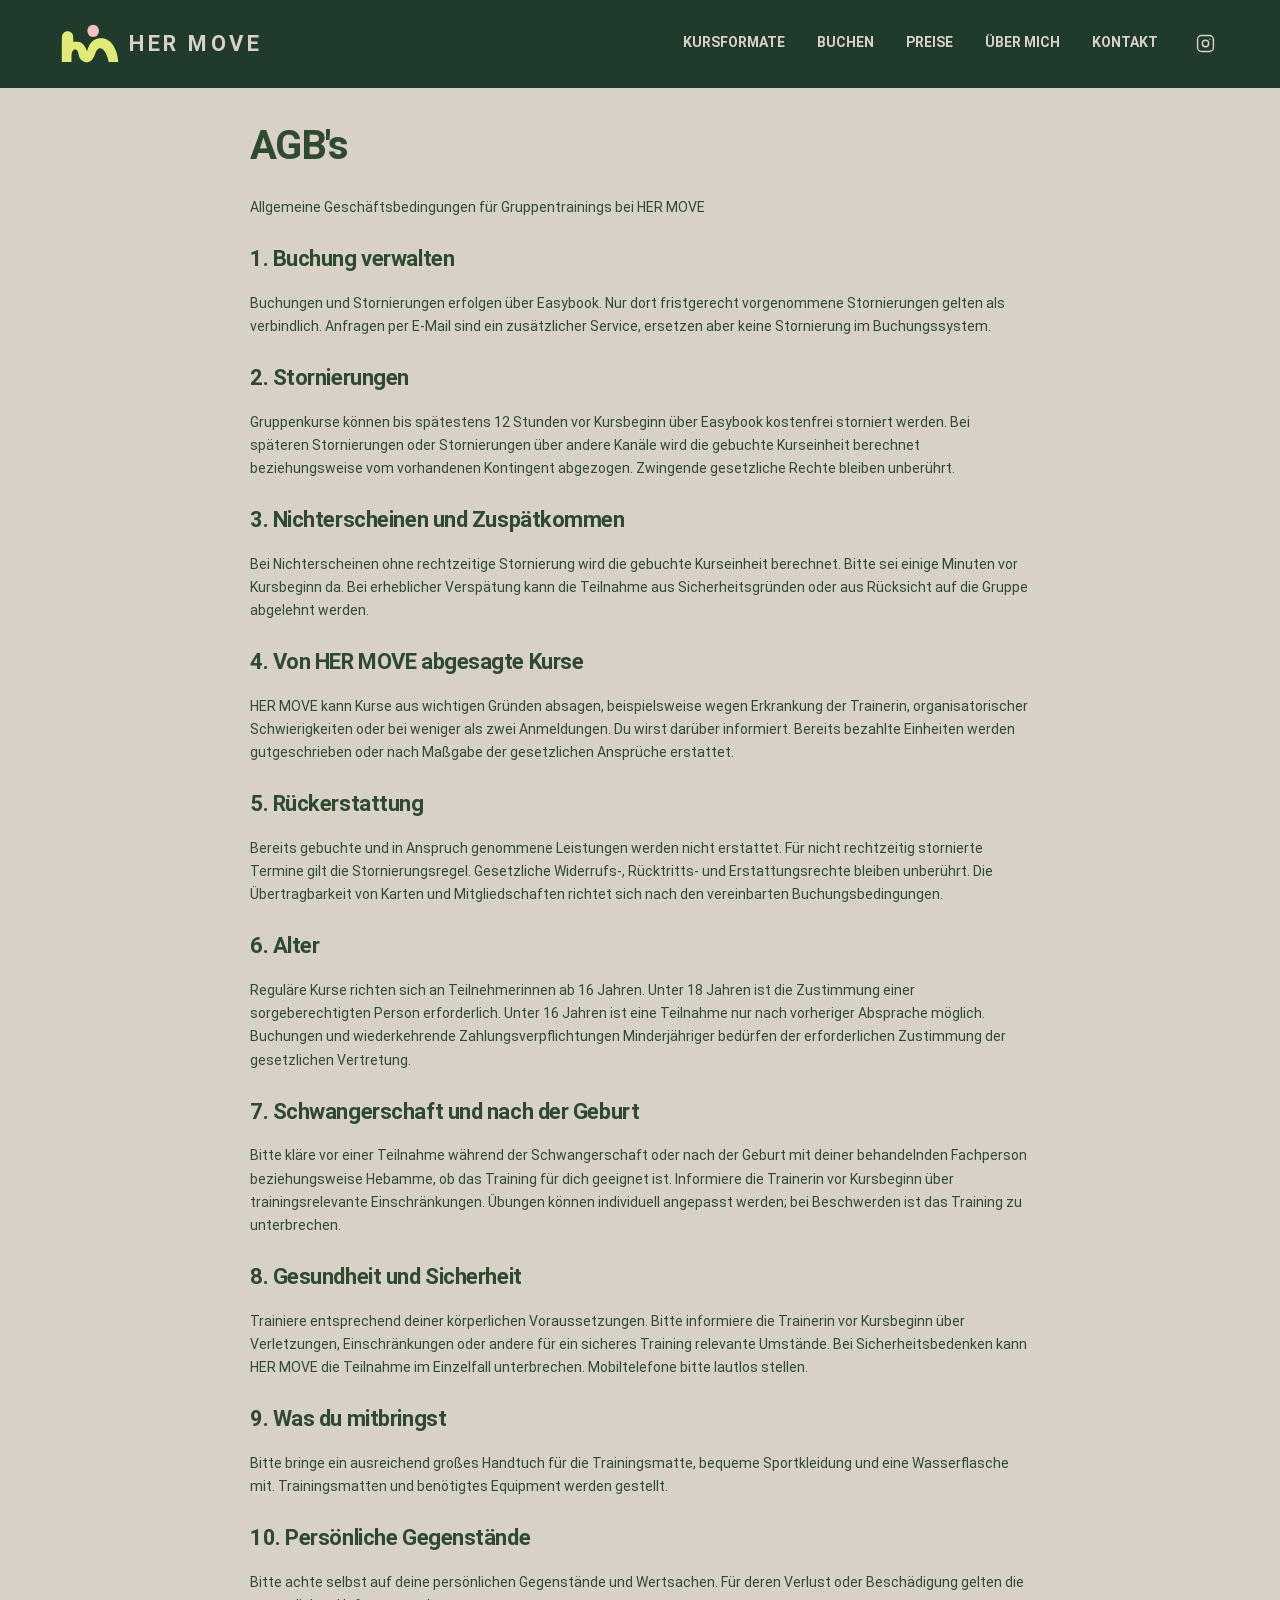
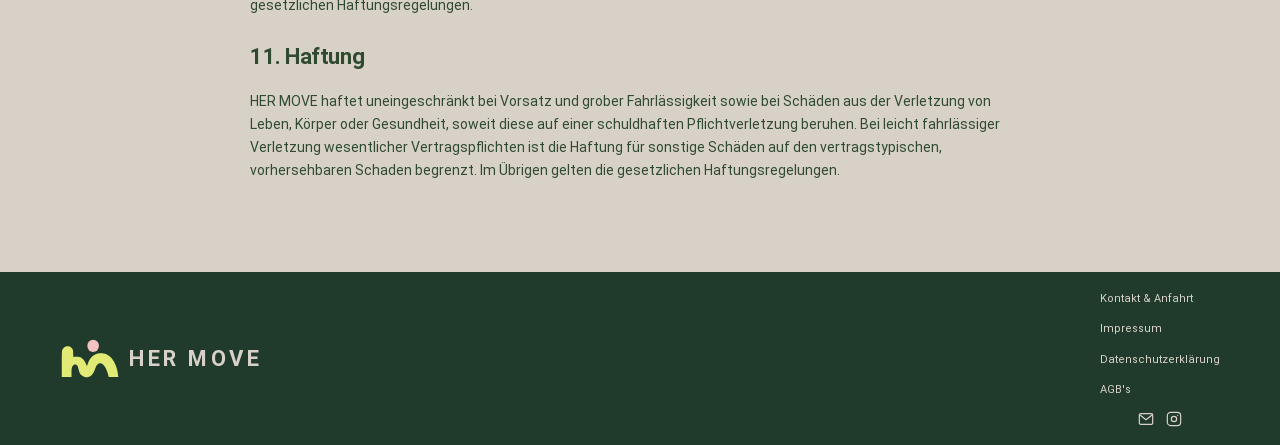
==== commit 90d5cc53: "Update favicon link and footer social media icons Added a duplicate link for the favicon and updated" ====
--- a/public/agb.html
+++ b/public/agb.html
@@ -1,7 +1,8 @@
 <!DOCTYPE html>
+
 <html lang="de"><head>
 <meta charset="utf-8"/><meta content="width=device-width,initial-scale=1" name="viewport"/><meta content="#203b2b" name="theme-color"/>
-<link rel="icon" type="image/svg+xml" href="/assets/favicon.svg?v=2"/>
+<link href="/assets/favicon.svg?v=2" rel="icon" type="image/svg+xml"/>
 <title>AGB's | HER MOVE</title><link href="styles.css?v=20261121-logo-farben-final" rel="stylesheet"/>
 <style>
 /* Nur für die AGB-Seite: kompaktere Typografie */
@@ -14,11 +15,18 @@
 .header-social-links a{display:inline-flex;align-items:center;justify-content:center;width:24px;height:24px;color:inherit;text-decoration:none!important;}
 .header-social-links svg{display:block;width:19px;height:19px;}
 @media(max-width:600px){.legal-content {padding-block:25px 48px;}.legal-content h2{margin-top:22px;}.header-social-links{gap:10px;}}
+</style><style>
+/* HER MOVE: Instagram rechts in der Navigation; kleine Social-Icons im Footer */
+.site-header .main-nav > a.instagram-icon-link {display:inline-flex!important;align-items:center;justify-content:center;flex-shrink:0;text-decoration:none!important;}
+.site-header .main-nav > a.instagram-icon-link svg {width:19px;height:19px;display:block;}
+.site-footer .footer-social-icons {display:inline-flex;align-items:center;justify-content:center;gap:12px;flex-shrink:0;}
+.site-footer .footer-social-icons a {display:inline-flex;align-items:center;justify-content:center;color:inherit;text-decoration:none!important;border:0!important;line-height:1;}
+.site-footer .footer-social-icons svg {width:16px;height:16px;display:block;}
 </style></head><body><a class="skip-link" href="#inhalt">Zum Inhalt</a><header class="site-header section-shell">
 <a aria-label="HER MOVE Startseite" class="brand brand-original" href="index.html#start"><span class="brand-icon"><img alt="" height="42" src="assets/her-move-logo-original.svg" width="58"/></span><span class="brand-wordmark">HER MOVE</span></a>
-<div class="header-social-links"><a aria-label="Instagram öffnen" href="https://www.instagram.com/hermove_berlin/" rel="noopener noreferrer" target="_blank"><svg aria-hidden="true" fill="none" stroke="currentColor" stroke-linecap="round" stroke-linejoin="round" stroke-width="1.8" viewBox="0 0 24 24"><rect height="20" rx="5" width="20" x="2" y="2"/><circle cx="12" cy="12" r="4"/><path d="M17.5 6.5h.01"/></svg></a><a aria-label="Schreibe mir eine Mail" href="mailto:her-move@gmx.de"><svg aria-hidden="true" fill="none" stroke="currentColor" stroke-linecap="round" stroke-linejoin="round" stroke-width="1.8" viewBox="0 0 24 24"><rect x="2" y="4" width="20" height="16" rx="2"/><path d="m3 6 9 7 9-7"/></svg></a></div>
+
 <button aria-controls="main-nav" aria-expanded="false" class="menu-toggle" type="button">Menü <span aria-hidden="true">☰</span></button>
-<nav aria-label="Hauptnavigation" class="main-nav" id="main-nav"><a href="index.html#kurse">Kursformate</a><a href="index.html#buchung">Buchen</a><a href="index.html#preise">Preise</a><a href="index.html#ueber-mich">Über mich</a><a href="index.html#kontakt">KONTAKT</a></nav>
+<nav aria-label="Hauptnavigation" class="main-nav" id="main-nav"><a href="index.html#kurse">Kursformate</a><a href="index.html#buchung">Buchen</a><a href="index.html#preise">Preise</a><a href="index.html#ueber-mich">Über mich</a><a href="index.html#kontakt">KONTAKT</a><a aria-label="HER MOVE auf Instagram" class="instagram-icon-link" href="https://www.instagram.com/hermove_berlin/" rel="noopener noreferrer" target="_blank"><svg aria-hidden="true" fill="none" stroke="currentColor" stroke-linecap="round" stroke-linejoin="round" stroke-width="1.8" viewbox="0 0 24 24"><rect height="20" rx="5" width="20" x="2" y="2"></rect><circle cx="12" cy="12" r="4"></circle><path d="M17.5 6.5h.01"></path></svg></a></nav>
 </header><main class="legal-content section-shell" id="inhalt"><h1>AGB's</h1><p>Allgemeine Geschäftsbedingungen für Gruppentrainings bei HER MOVE</p>
 <h2>1. Buchung verwalten</h2><p>Buchungen und Stornierungen erfolgen über Easybook. Nur dort fristgerecht vorgenommene Stornierungen gelten als verbindlich. Anfragen per E-Mail sind ein zusätzlicher Service, ersetzen aber keine Stornierung im Buchungssystem.</p>
 <h2>2. Stornierungen</h2><p>Gruppenkurse können bis spätestens 12 Stunden vor Kursbeginn über Easybook kostenfrei storniert werden. Bei späteren Stornierungen oder Stornierungen über andere Kanäle wird die gebuchte Kurseinheit berechnet beziehungsweise vom vorhandenen Kontingent abgezogen. Zwingende gesetzliche Rechte bleiben unberührt.</p>
@@ -31,4 +39,4 @@
 <h2>9. Was du mitbringst</h2><p>Bitte bringe ein ausreichend großes Handtuch für die Trainingsmatte, bequeme Sportkleidung und eine Wasserflasche mit. Trainingsmatten und benötigtes Equipment werden gestellt.</p>
 <h2>10. Persönliche Gegenstände</h2><p>Bitte achte selbst auf deine persönlichen Gegenstände und Wertsachen. Für deren Verlust oder Beschädigung gelten die gesetzlichen Haftungsregelungen.</p>
 <h2>11. Haftung</h2><p>HER MOVE haftet uneingeschränkt bei Vorsatz und grober Fahrlässigkeit sowie bei Schäden aus der Verletzung von Leben, Körper oder Gesundheit, soweit diese auf einer schuldhaften Pflichtverletzung beruhen. Bei leicht fahrlässiger Verletzung wesentlicher Vertragspflichten ist die Haftung für sonstige Schäden auf den vertragstypischen, vorhersehbaren Schaden begrenzt. Im Übrigen gelten die gesetzlichen Haftungsregelungen.</p>
-</main><footer class="site-footer"><div class="section-shell footer-inner"><a class="brand brand-original" href="index.html#start"><span class="brand-icon"><img alt="" height="42" src="assets/her-move-logo-original.svg" width="58"/></span><span class="brand-wordmark">HER MOVE</span></a><nav aria-label="Rechtliches und Kontakt" class="footer-links"><a href="index.html#kontakt">Kontakt &amp; Anfahrt</a><a href="impressum.html">Impressum</a><a href="datenschutz.html">Datenschutzerklärung</a><a href="agb.html">AGB's</a></nav></div></footer><script src="script.js"></script></body></html>
+</main><footer class="site-footer"><div class="section-shell footer-inner"><a class="brand brand-original" href="index.html#start"><span class="brand-icon"><img alt="" height="42" src="assets/her-move-logo-original.svg" width="58"/></span><span class="brand-wordmark">HER MOVE</span></a><nav aria-label="Rechtliches und Kontakt" class="footer-links"><a href="index.html#kontakt">Kontakt &amp; Anfahrt</a><a href="impressum.html">Impressum</a><a href="datenschutz.html">Datenschutzerklärung</a><a href="agb.html">AGB's</a><span aria-label="Kontakt und Instagram" class="footer-social-icons"><a aria-label="Schreibe mir eine Mail" href="mailto:her-move@gmx.de" title="Schreibe mir eine Mail"><svg aria-hidden="true" fill="none" stroke="currentColor" stroke-linecap="round" stroke-linejoin="round" stroke-width="1.8" viewbox="0 0 24 24"><rect height="16" rx="2" width="20" x="2" y="4"></rect><path d="m3 6 9 7 9-7"></path></svg></a><a aria-label="HER MOVE auf Instagram" href="https://www.instagram.com/hermove_berlin/" rel="noopener noreferrer" target="_blank" title="HER MOVE auf Instagram"><svg aria-hidden="true" fill="none" stroke="currentColor" stroke-linecap="round" stroke-linejoin="round" stroke-width="1.8" viewbox="0 0 24 24"><rect height="20" rx="5" width="20" x="2" y="2"></rect><circle cx="12" cy="12" r="4"></circle><path d="M17.5 6.5h.01"></path></svg></a></span></nav></div></footer><script src="script.js"></script></body></html>
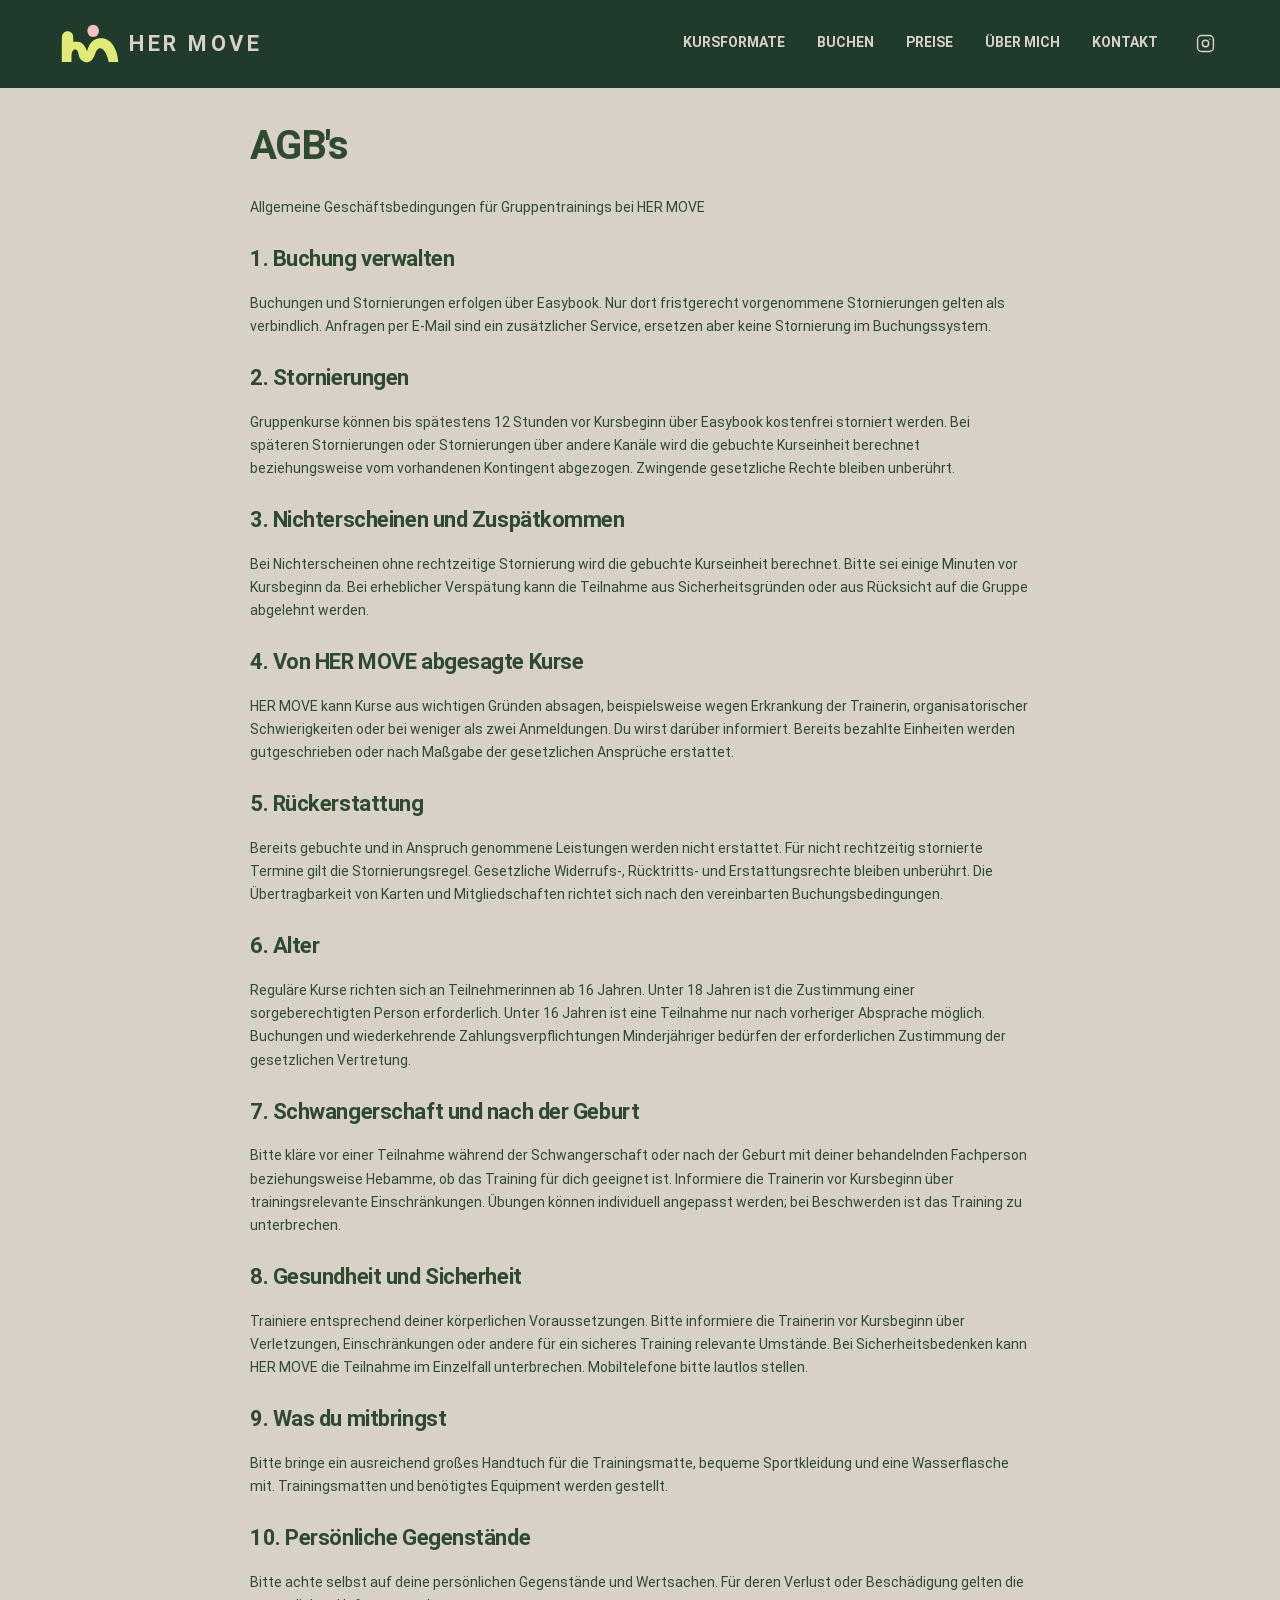
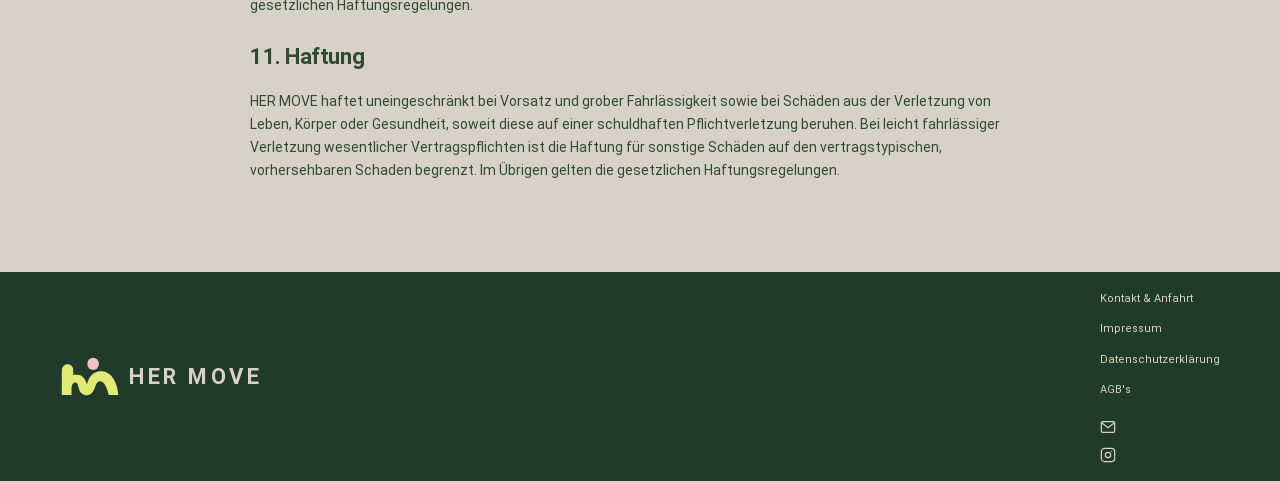
==== commit 663e48e4: "Update agb.html" ====
--- a/public/agb.html
+++ b/public/agb.html
@@ -19,8 +19,8 @@
 /* HER MOVE: Instagram rechts in der Navigation; kleine Social-Icons im Footer */
 .site-header .main-nav > a.instagram-icon-link {display:inline-flex!important;align-items:center;justify-content:center;flex-shrink:0;text-decoration:none!important;}
 .site-header .main-nav > a.instagram-icon-link svg {width:19px;height:19px;display:block;}
-.site-footer .footer-social-icons {display:inline-flex;align-items:center;justify-content:center;gap:12px;flex-shrink:0;}
-.site-footer .footer-social-icons a {display:inline-flex;align-items:center;justify-content:center;color:inherit;text-decoration:none!important;border:0!important;line-height:1;}
+.site-footer .footer-links .footer-social-icons {display:flex!important;flex-direction:column!important;align-items:flex-start!important;justify-content:center;gap:12px;flex-shrink:0;}
+.site-footer .footer-links .footer-social-icons a {display:flex!important;align-items:center;justify-content:center;color:inherit;text-decoration:none!important;border:0!important;line-height:1;}
 .site-footer .footer-social-icons svg {width:16px;height:16px;display:block;}
 </style></head><body><a class="skip-link" href="#inhalt">Zum Inhalt</a><header class="site-header section-shell">
 <a aria-label="HER MOVE Startseite" class="brand brand-original" href="index.html#start"><span class="brand-icon"><img alt="" height="42" src="assets/her-move-logo-original.svg" width="58"/></span><span class="brand-wordmark">HER MOVE</span></a>
@@ -39,4 +39,4 @@
 <h2>9. Was du mitbringst</h2><p>Bitte bringe ein ausreichend großes Handtuch für die Trainingsmatte, bequeme Sportkleidung und eine Wasserflasche mit. Trainingsmatten und benötigtes Equipment werden gestellt.</p>
 <h2>10. Persönliche Gegenstände</h2><p>Bitte achte selbst auf deine persönlichen Gegenstände und Wertsachen. Für deren Verlust oder Beschädigung gelten die gesetzlichen Haftungsregelungen.</p>
 <h2>11. Haftung</h2><p>HER MOVE haftet uneingeschränkt bei Vorsatz und grober Fahrlässigkeit sowie bei Schäden aus der Verletzung von Leben, Körper oder Gesundheit, soweit diese auf einer schuldhaften Pflichtverletzung beruhen. Bei leicht fahrlässiger Verletzung wesentlicher Vertragspflichten ist die Haftung für sonstige Schäden auf den vertragstypischen, vorhersehbaren Schaden begrenzt. Im Übrigen gelten die gesetzlichen Haftungsregelungen.</p>
-</main><footer class="site-footer"><div class="section-shell footer-inner"><a class="brand brand-original" href="index.html#start"><span class="brand-icon"><img alt="" height="42" src="assets/her-move-logo-original.svg" width="58"/></span><span class="brand-wordmark">HER MOVE</span></a><nav aria-label="Rechtliches und Kontakt" class="footer-links"><a href="index.html#kontakt">Kontakt &amp; Anfahrt</a><a href="impressum.html">Impressum</a><a href="datenschutz.html">Datenschutzerklärung</a><a href="agb.html">AGB's</a><span aria-label="Kontakt und Instagram" class="footer-social-icons"><a aria-label="Schreibe mir eine Mail" href="mailto:her-move@gmx.de" title="Schreibe mir eine Mail"><svg aria-hidden="true" fill="none" stroke="currentColor" stroke-linecap="round" stroke-linejoin="round" stroke-width="1.8" viewbox="0 0 24 24"><rect height="16" rx="2" width="20" x="2" y="4"></rect><path d="m3 6 9 7 9-7"></path></svg></a><a aria-label="HER MOVE auf Instagram" href="https://www.instagram.com/hermove_berlin/" rel="noopener noreferrer" target="_blank" title="HER MOVE auf Instagram"><svg aria-hidden="true" fill="none" stroke="currentColor" stroke-linecap="round" stroke-linejoin="round" stroke-width="1.8" viewbox="0 0 24 24"><rect height="20" rx="5" width="20" x="2" y="2"></rect><circle cx="12" cy="12" r="4"></circle><path d="M17.5 6.5h.01"></path></svg></a></span></nav></div></footer><script src="script.js"></script></body></html>
+</main><footer class="site-footer"><div class="section-shell footer-inner"><a class="brand brand-original" href="index.html#start"><span class="brand-icon"><img alt="" height="42" src="assets/her-move-logo-original.svg" width="58"/></span><span class="brand-wordmark">HER MOVE</span></a><nav aria-label="Rechtliches und Kontakt" class="footer-links"><a href="index.html#kontakt">Kontakt &amp; Anfahrt</a><a href="impressum.html">Impressum</a><a href="datenschutz.html">Datenschutzerklärung</a><a href="agb.html">AGB's</a><div aria-label="Kontakt und Instagram" class="footer-social-icons" style="display:flex!important;flex-direction:column!important;align-items:flex-start!important;gap:12px!important;width:max-content!important;margin-top:8px!important;"><a aria-label="Schreibe mir eine Mail" href="mailto:her-move@gmx.de" title="Schreibe mir eine Mail"><svg aria-hidden="true" fill="none" stroke="currentColor" stroke-linecap="round" stroke-linejoin="round" stroke-width="1.8" viewbox="0 0 24 24"><rect height="16" rx="2" width="20" x="2" y="4"></rect><path d="m3 6 9 7 9-7"></path></svg></a><a aria-label="HER MOVE auf Instagram" href="https://www.instagram.com/hermove_berlin/" rel="noopener noreferrer" target="_blank" title="HER MOVE auf Instagram"><svg aria-hidden="true" fill="none" stroke="currentColor" stroke-linecap="round" stroke-linejoin="round" stroke-width="1.8" viewbox="0 0 24 24"><rect height="20" rx="5" width="20" x="2" y="2"></rect><circle cx="12" cy="12" r="4"></circle><path d="M17.5 6.5h.01"></path></svg></a></div></nav></div></footer><script src="script.js"></script></body></html>
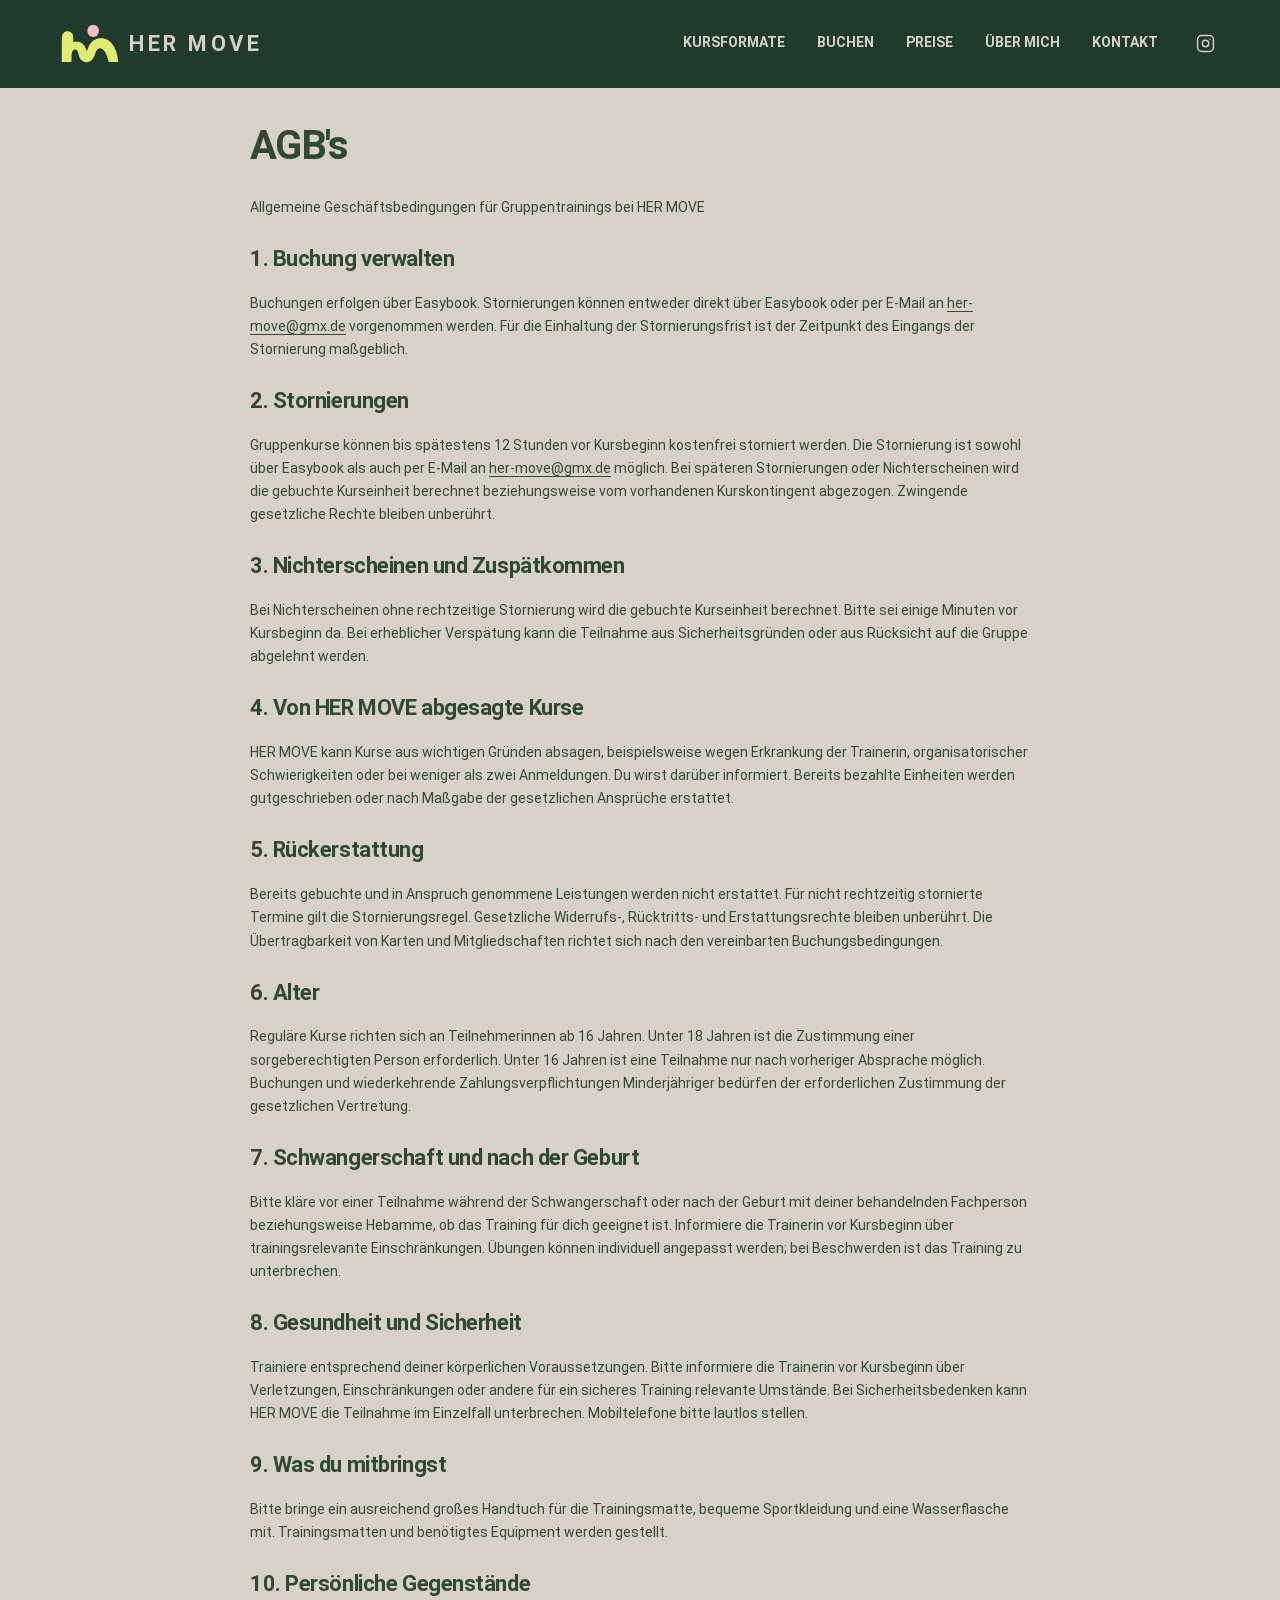
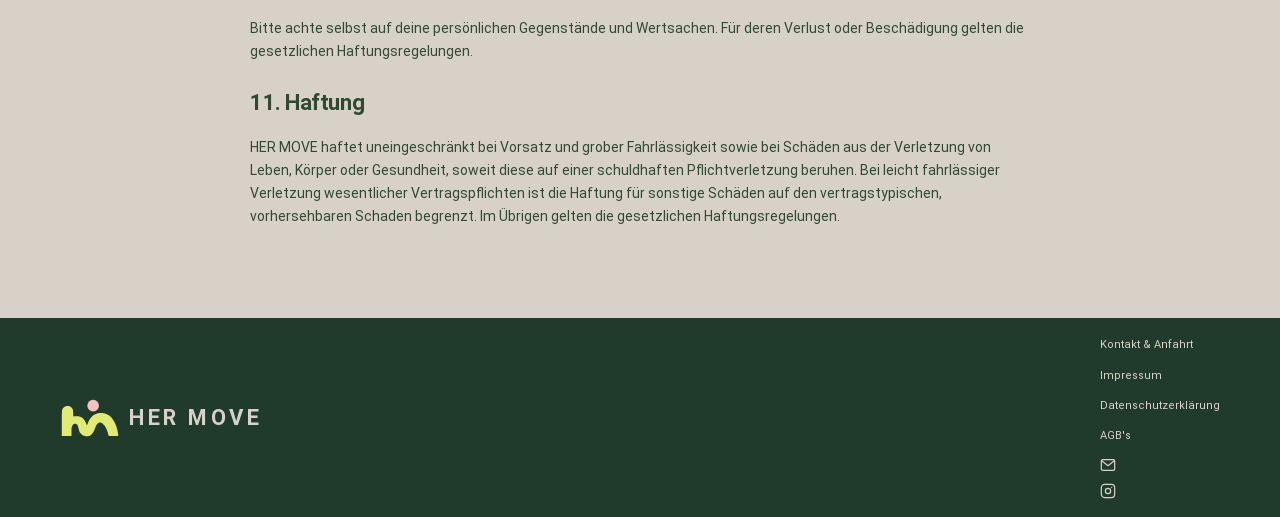
==== commit e41fdf9d: "Update favicon and revise AGB content Updated the favicon link version and modified the structure of" ====
--- a/public/agb.html
+++ b/public/agb.html
@@ -2,7 +2,7 @@
 
 <html lang="de"><head>
 <meta charset="utf-8"/><meta content="width=device-width,initial-scale=1" name="viewport"/><meta content="#203b2b" name="theme-color"/>
-<link href="/assets/favicon.svg?v=2" rel="icon" type="image/svg+xml"/>
+<link href="/assets/favicon.svg?v=3" rel="icon" type="image/svg+xml"/>
 <title>AGB's | HER MOVE</title><link href="styles.css?v=20261121-logo-farben-final" rel="stylesheet"/>
 <style>
 /* Nur für die AGB-Seite: kompaktere Typografie */
@@ -19,17 +19,16 @@
 /* HER MOVE: Instagram rechts in der Navigation; kleine Social-Icons im Footer */
 .site-header .main-nav > a.instagram-icon-link {display:inline-flex!important;align-items:center;justify-content:center;flex-shrink:0;text-decoration:none!important;}
 .site-header .main-nav > a.instagram-icon-link svg {width:19px;height:19px;display:block;}
-.site-footer .footer-links .footer-social-icons {display:flex!important;flex-direction:column!important;align-items:flex-start!important;justify-content:center;gap:12px;flex-shrink:0;}
-.site-footer .footer-links .footer-social-icons a {display:flex!important;align-items:center;justify-content:center;color:inherit;text-decoration:none!important;border:0!important;line-height:1;}
+.site-footer .footer-social-icons {display:flex;flex-direction:column;align-items:flex-start;justify-content:center;gap:10px;flex-shrink:0;}
+.site-footer .footer-social-icons a {display:inline-flex;align-items:center;justify-content:center;color:inherit;text-decoration:none!important;border:0!important;line-height:1;}
 .site-footer .footer-social-icons svg {width:16px;height:16px;display:block;}
 </style></head><body><a class="skip-link" href="#inhalt">Zum Inhalt</a><header class="site-header section-shell">
 <a aria-label="HER MOVE Startseite" class="brand brand-original" href="index.html#start"><span class="brand-icon"><img alt="" height="42" src="assets/her-move-logo-original.svg" width="58"/></span><span class="brand-wordmark">HER MOVE</span></a>
-
 <button aria-controls="main-nav" aria-expanded="false" class="menu-toggle" type="button">Menü <span aria-hidden="true">☰</span></button>
 <nav aria-label="Hauptnavigation" class="main-nav" id="main-nav"><a href="index.html#kurse">Kursformate</a><a href="index.html#buchung">Buchen</a><a href="index.html#preise">Preise</a><a href="index.html#ueber-mich">Über mich</a><a href="index.html#kontakt">KONTAKT</a><a aria-label="HER MOVE auf Instagram" class="instagram-icon-link" href="https://www.instagram.com/hermove_berlin/" rel="noopener noreferrer" target="_blank"><svg aria-hidden="true" fill="none" stroke="currentColor" stroke-linecap="round" stroke-linejoin="round" stroke-width="1.8" viewbox="0 0 24 24"><rect height="20" rx="5" width="20" x="2" y="2"></rect><circle cx="12" cy="12" r="4"></circle><path d="M17.5 6.5h.01"></path></svg></a></nav>
 </header><main class="legal-content section-shell" id="inhalt"><h1>AGB's</h1><p>Allgemeine Geschäftsbedingungen für Gruppentrainings bei HER MOVE</p>
-<h2>1. Buchung verwalten</h2><p>Buchungen und Stornierungen erfolgen über Easybook. Nur dort fristgerecht vorgenommene Stornierungen gelten als verbindlich. Anfragen per E-Mail sind ein zusätzlicher Service, ersetzen aber keine Stornierung im Buchungssystem.</p>
-<h2>2. Stornierungen</h2><p>Gruppenkurse können bis spätestens 12 Stunden vor Kursbeginn über Easybook kostenfrei storniert werden. Bei späteren Stornierungen oder Stornierungen über andere Kanäle wird die gebuchte Kurseinheit berechnet beziehungsweise vom vorhandenen Kontingent abgezogen. Zwingende gesetzliche Rechte bleiben unberührt.</p>
+<h2>1. Buchung verwalten</h2><p>Buchungen erfolgen über Easybook. Stornierungen können entweder direkt über Easybook oder per E-Mail an <a href="mailto:her-move@gmx.de">her-move@gmx.de</a> vorgenommen werden. Für die Einhaltung der Stornierungsfrist ist der Zeitpunkt des Eingangs der Stornierung maßgeblich.</p>
+<h2>2. Stornierungen</h2><p>Gruppenkurse können bis spätestens 12 Stunden vor Kursbeginn kostenfrei storniert werden. Die Stornierung ist sowohl über Easybook als auch per E-Mail an <a href="mailto:her-move@gmx.de">her-move@gmx.de</a> möglich. Bei späteren Stornierungen oder Nichterscheinen wird die gebuchte Kurseinheit berechnet beziehungsweise vom vorhandenen Kurskontingent abgezogen. Zwingende gesetzliche Rechte bleiben unberührt.</p>
 <h2>3. Nichterscheinen und Zuspätkommen</h2><p>Bei Nichterscheinen ohne rechtzeitige Stornierung wird die gebuchte Kurseinheit berechnet. Bitte sei einige Minuten vor Kursbeginn da. Bei erheblicher Verspätung kann die Teilnahme aus Sicherheitsgründen oder aus Rücksicht auf die Gruppe abgelehnt werden.</p>
 <h2>4. Von HER MOVE abgesagte Kurse</h2><p>HER MOVE kann Kurse aus wichtigen Gründen absagen, beispielsweise wegen Erkrankung der Trainerin, organisatorischer Schwierigkeiten oder bei weniger als zwei Anmeldungen. Du wirst darüber informiert. Bereits bezahlte Einheiten werden gutgeschrieben oder nach Maßgabe der gesetzlichen Ansprüche erstattet.</p>
 <h2>5. Rückerstattung</h2><p>Bereits gebuchte und in Anspruch genommene Leistungen werden nicht erstattet. Für nicht rechtzeitig stornierte Termine gilt die Stornierungsregel. Gesetzliche Widerrufs-, Rücktritts- und Erstattungsrechte bleiben unberührt. Die Übertragbarkeit von Karten und Mitgliedschaften richtet sich nach den vereinbarten Buchungsbedingungen.</p>
@@ -39,4 +38,4 @@
 <h2>9. Was du mitbringst</h2><p>Bitte bringe ein ausreichend großes Handtuch für die Trainingsmatte, bequeme Sportkleidung und eine Wasserflasche mit. Trainingsmatten und benötigtes Equipment werden gestellt.</p>
 <h2>10. Persönliche Gegenstände</h2><p>Bitte achte selbst auf deine persönlichen Gegenstände und Wertsachen. Für deren Verlust oder Beschädigung gelten die gesetzlichen Haftungsregelungen.</p>
 <h2>11. Haftung</h2><p>HER MOVE haftet uneingeschränkt bei Vorsatz und grober Fahrlässigkeit sowie bei Schäden aus der Verletzung von Leben, Körper oder Gesundheit, soweit diese auf einer schuldhaften Pflichtverletzung beruhen. Bei leicht fahrlässiger Verletzung wesentlicher Vertragspflichten ist die Haftung für sonstige Schäden auf den vertragstypischen, vorhersehbaren Schaden begrenzt. Im Übrigen gelten die gesetzlichen Haftungsregelungen.</p>
-</main><footer class="site-footer"><div class="section-shell footer-inner"><a class="brand brand-original" href="index.html#start"><span class="brand-icon"><img alt="" height="42" src="assets/her-move-logo-original.svg" width="58"/></span><span class="brand-wordmark">HER MOVE</span></a><nav aria-label="Rechtliches und Kontakt" class="footer-links"><a href="index.html#kontakt">Kontakt &amp; Anfahrt</a><a href="impressum.html">Impressum</a><a href="datenschutz.html">Datenschutzerklärung</a><a href="agb.html">AGB's</a><div aria-label="Kontakt und Instagram" class="footer-social-icons" style="display:flex!important;flex-direction:column!important;align-items:flex-start!important;gap:12px!important;width:max-content!important;margin-top:8px!important;"><a aria-label="Schreibe mir eine Mail" href="mailto:her-move@gmx.de" title="Schreibe mir eine Mail"><svg aria-hidden="true" fill="none" stroke="currentColor" stroke-linecap="round" stroke-linejoin="round" stroke-width="1.8" viewbox="0 0 24 24"><rect height="16" rx="2" width="20" x="2" y="4"></rect><path d="m3 6 9 7 9-7"></path></svg></a><a aria-label="HER MOVE auf Instagram" href="https://www.instagram.com/hermove_berlin/" rel="noopener noreferrer" target="_blank" title="HER MOVE auf Instagram"><svg aria-hidden="true" fill="none" stroke="currentColor" stroke-linecap="round" stroke-linejoin="round" stroke-width="1.8" viewbox="0 0 24 24"><rect height="20" rx="5" width="20" x="2" y="2"></rect><circle cx="12" cy="12" r="4"></circle><path d="M17.5 6.5h.01"></path></svg></a></div></nav></div></footer><script src="script.js"></script></body></html>
+</main><footer class="site-footer"><div class="section-shell footer-inner"><a class="brand brand-original" href="index.html#start"><span class="brand-icon"><img alt="" height="42" src="assets/her-move-logo-original.svg" width="58"/></span><span class="brand-wordmark">HER MOVE</span></a><nav aria-label="Rechtliches und Kontakt" class="footer-links"><a href="index.html#kontakt">Kontakt &amp; Anfahrt</a><a href="impressum.html">Impressum</a><a href="datenschutz.html">Datenschutzerklärung</a><a href="agb.html">AGB's</a><span aria-label="Kontakt und Instagram" class="footer-social-icons"><a aria-label="Schreibe mir eine Mail" href="mailto:her-move@gmx.de" title="Schreibe mir eine Mail"><svg aria-hidden="true" fill="none" stroke="currentColor" stroke-linecap="round" stroke-linejoin="round" stroke-width="1.8" viewbox="0 0 24 24"><rect height="16" rx="2" width="20" x="2" y="4"></rect><path d="m3 6 9 7 9-7"></path></svg></a><a aria-label="HER MOVE auf Instagram" href="https://www.instagram.com/hermove_berlin/" rel="noopener noreferrer" target="_blank" title="HER MOVE auf Instagram"><svg aria-hidden="true" fill="none" stroke="currentColor" stroke-linecap="round" stroke-linejoin="round" stroke-width="1.8" viewbox="0 0 24 24"><rect height="20" rx="5" width="20" x="2" y="2"></rect><circle cx="12" cy="12" r="4"></circle><path d="M17.5 6.5h.01"></path></svg></a></span></nav></div></footer><script src="script.js"></script></body></html>
--- a/public/styles.css
+++ b/public/styles.css
@@ -1916,3 +1916,41 @@
 .site-header .brand-original .brand-icon,.site-footer .brand-original .brand-icon {width:50px!important;height:40px!important;flex-basis:50px!important;}
 .site-header .brand-original .brand-icon img,.site-footer .brand-original .brand-icon img {width:50px!important;height:40px!important;}
 }
+
+/* HER MOVE – ausschließlich Kontaktbutton-Ausrichtung und scharfe Studiokontur */
+@media (min-width: 701px) {
+  #kontakt .location-content {
+    display: grid;
+    grid-template-columns: minmax(0, 1fr) auto;
+    column-gap: 24px;
+    align-items: end;
+  }
+  #kontakt .location-content > h2,
+  #kontakt .location-content > .location-layout {
+    grid-column: 1 / -1;
+  }
+  #kontakt .location-content > .location-address {
+    grid-column: 1;
+    grid-row: 2;
+    margin: 0 !important;
+    align-self: end;
+  }
+  #kontakt .location-content > .contact-mail-link {
+    grid-column: 2;
+    grid-row: 2;
+    align-self: end;
+    justify-self: end;
+    margin: 0 !important;
+  }
+}
+/* Auf schmalen Bildschirmen bleibt die natürliche Reihenfolge erhalten. */
+@media (max-width: 700px) {
+  #kontakt .location-content > .contact-mail-link {
+    margin-top: 0 !important;
+  }
+}
+/* Die bereits vorhandene organische Form bleibt erhalten;
+   zusätzlich wird der Rand direkt an der Form beschnitten. */
+.hero-side-by-side .studio-photo {
+  clip-path: inset(0 round 44% 56% 43% 57% / 37% 43% 57% 63%);
+}
